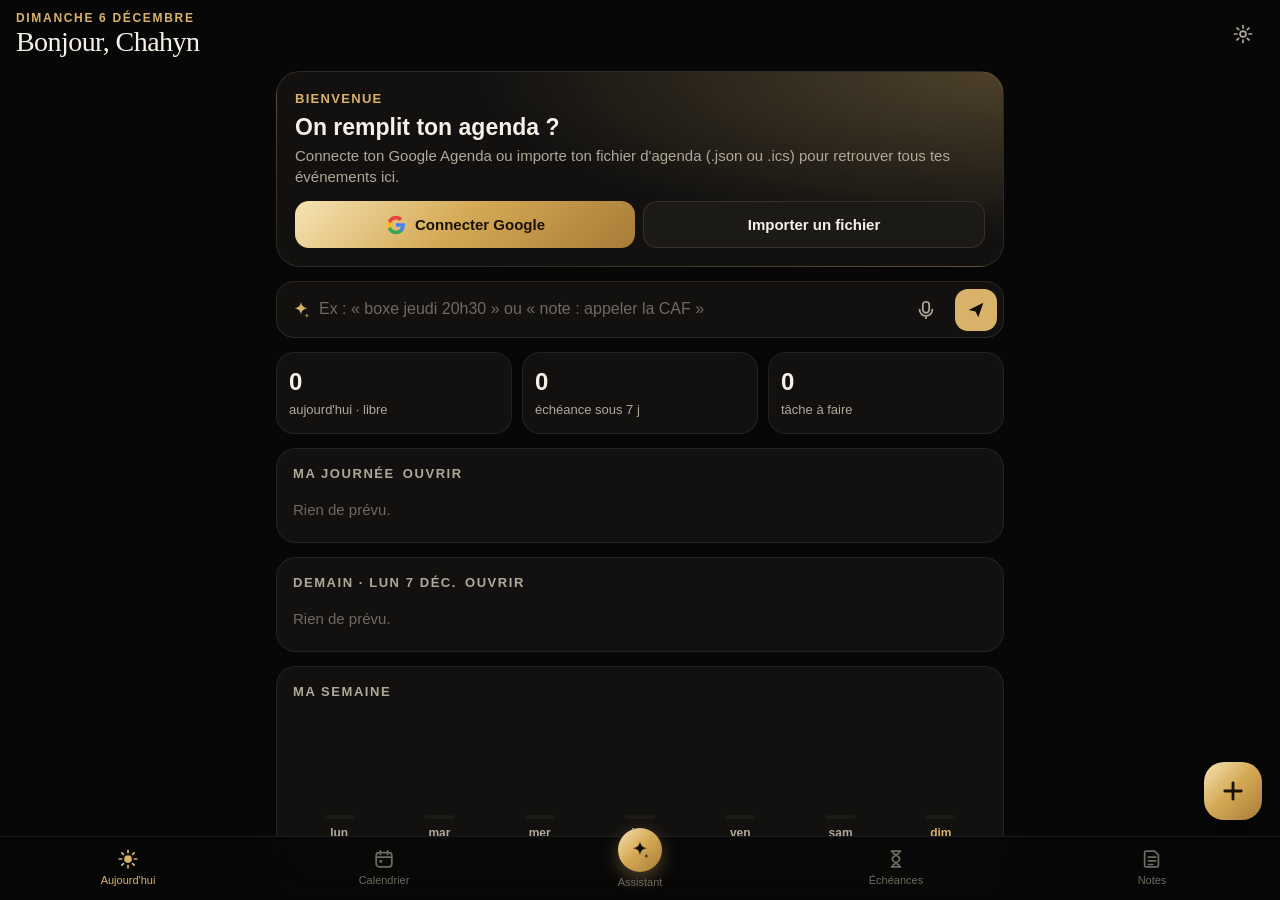
==== agenda/index.html @ 0402ddb9 "Ajoute Agenda Chahyn : calendrier, échéancier, notes et assistant IA (PWA) Application installable s" ====
<!doctype html>
<html lang="fr" data-theme="dark">
<head>
<meta charset="utf-8">
<meta name="viewport" content="width=device-width,initial-scale=1,viewport-fit=cover">
<title>Agenda Chahyn</title>
<meta name="description" content="Ton agenda personnel : calendrier, échéancier, notes et assistant IA.">
<meta name="theme-color" content="#070707">
<meta name="mobile-web-app-capable" content="yes">
<meta name="apple-mobile-web-app-capable" content="yes">
<meta name="apple-mobile-web-app-status-bar-style" content="black-translucent">
<meta name="apple-mobile-web-app-title" content="Agenda">
<link rel="manifest" href="manifest.webmanifest">
<link rel="icon" type="image/png" href="icons/icon-192.png">
<link rel="apple-touch-icon" href="icons/apple-touch-icon.png">
<link rel="stylesheet" href="css/app.css">
</head>
<body>
<svg width="0" height="0" style="position:absolute" aria-hidden="true">
  <symbol id="i-today" viewBox="0 0 24 24"><circle cx="12" cy="12" r="4.2" fill="currentColor"/><path d="M12 2.5v2.4M12 19.1v2.4M2.5 12h2.4M19.1 12h2.4M5.3 5.3l1.7 1.7M17 17l1.7 1.7M5.3 18.7 7 17M17 7l1.7-1.7" stroke="currentColor" stroke-width="1.9" stroke-linecap="round"/></symbol>
  <symbol id="i-cal" viewBox="0 0 24 24"><rect x="3.5" y="5" width="17" height="15.5" rx="3" fill="none" stroke="currentColor" stroke-width="1.9"/><path d="M3.5 10h17M8 3v4M16 3v4" stroke="currentColor" stroke-width="1.9" stroke-linecap="round"/><rect x="7" y="13" width="3" height="3" rx=".8" fill="currentColor"/></symbol>
  <symbol id="i-due" viewBox="0 0 24 24"><path d="M7 3.5h10M7 20.5h10M8 3.5c0 4 8 4.5 8 8.5s-8 4.5-8 8.5M16 3.5c0 4-8 4.5-8 8.5s8 4.5 8 8.5" fill="none" stroke="currentColor" stroke-width="1.9" stroke-linecap="round"/></symbol>
  <symbol id="i-note" viewBox="0 0 24 24"><path d="M5 3.5h10l4 4V19a1.5 1.5 0 0 1-1.5 1.5h-12A1.5 1.5 0 0 1 4 19V5a1.5 1.5 0 0 1 1-1.5z" fill="none" stroke="currentColor" stroke-width="1.9" stroke-linejoin="round"/><path d="M8 10h8M8 14h8M8 18h5" stroke="currentColor" stroke-width="1.9" stroke-linecap="round"/></symbol>
  <symbol id="i-spark" viewBox="0 0 24 24"><path d="M12 2.5c.6 4.6 2.9 6.9 7.5 7.5-4.6.6-6.9 2.9-7.5 7.5-.6-4.6-2.9-6.9-7.5-7.5 4.6-.6 6.9-2.9 7.5-7.5z" fill="currentColor"/><path d="M19 15.5c.25 1.9 1.1 2.75 3 3-1.9.25-2.75 1.1-3 3-.25-1.9-1.1-2.75-3-3 1.9-.25 2.75-1.1 3-3z" fill="currentColor" opacity=".7"/></symbol>
  <symbol id="i-gear" viewBox="0 0 24 24"><circle cx="12" cy="12" r="3.2" fill="none" stroke="currentColor" stroke-width="1.9"/><path d="M12 2.8v2.6M12 18.6v2.6M21.2 12h-2.6M5.4 12H2.8M18.5 5.5l-1.8 1.8M7.3 16.7l-1.8 1.8M18.5 18.5l-1.8-1.8M7.3 7.3 5.5 5.5" stroke="currentColor" stroke-width="1.9" stroke-linecap="round"/></symbol>
  <symbol id="i-sync" viewBox="0 0 24 24"><path d="M19.5 12a7.5 7.5 0 1 1-2.2-5.3M19.5 4v4.5H15" fill="none" stroke="currentColor" stroke-width="1.9" stroke-linecap="round" stroke-linejoin="round"/></symbol>
  <symbol id="i-plus" viewBox="0 0 24 24"><path d="M12 5v14M5 12h14" stroke="currentColor" stroke-width="2.4" stroke-linecap="round"/></symbol>
  <symbol id="i-left" viewBox="0 0 24 24"><path d="m14.5 5-7 7 7 7" fill="none" stroke="currentColor" stroke-width="2.2" stroke-linecap="round" stroke-linejoin="round"/></symbol>
  <symbol id="i-right" viewBox="0 0 24 24"><path d="m9.5 5 7 7-7 7" fill="none" stroke="currentColor" stroke-width="2.2" stroke-linecap="round" stroke-linejoin="round"/></symbol>
  <symbol id="i-mic" viewBox="0 0 24 24"><rect x="8.5" y="3" width="7" height="12" rx="3.5" fill="none" stroke="currentColor" stroke-width="1.9"/><path d="M5 11.5a7 7 0 0 0 14 0M12 18.5V21" fill="none" stroke="currentColor" stroke-width="1.9" stroke-linecap="round"/></symbol>
  <symbol id="i-send" viewBox="0 0 24 24"><path d="M4 12 20 4l-5.5 16-3-6.5z" fill="currentColor"/></symbol>
  <symbol id="i-pin" viewBox="0 0 24 24"><path d="M9 3.5h6l-1 6 4 3.5H6l4-3.5zM12 13v8" fill="none" stroke="currentColor" stroke-width="1.9" stroke-linejoin="round" stroke-linecap="round"/></symbol>
  <symbol id="i-place" viewBox="0 0 24 24"><path d="M12 21s-7-6.2-7-11.5a7 7 0 0 1 14 0C19 14.8 12 21 12 21z" fill="none" stroke="currentColor" stroke-width="1.9"/><circle cx="12" cy="9.5" r="2.5" fill="currentColor"/></symbol>
  <symbol id="i-clock" viewBox="0 0 24 24"><circle cx="12" cy="12" r="8.5" fill="none" stroke="currentColor" stroke-width="1.9"/><path d="M12 7.5V12l3 2" fill="none" stroke="currentColor" stroke-width="1.9" stroke-linecap="round"/></symbol>
  <symbol id="i-check" viewBox="0 0 24 24"><path d="m5 12.5 4.5 4.5L19 7.5" fill="none" stroke="currentColor" stroke-width="2.4" stroke-linecap="round" stroke-linejoin="round"/></symbol>
  <symbol id="i-x" viewBox="0 0 24 24"><path d="M6 6l12 12M18 6 6 18" stroke="currentColor" stroke-width="2.2" stroke-linecap="round"/></symbol>
  <symbol id="i-search" viewBox="0 0 24 24"><circle cx="10.5" cy="10.5" r="6.5" fill="none" stroke="currentColor" stroke-width="2"/><path d="m15.5 15.5 5 5" stroke="currentColor" stroke-width="2.2" stroke-linecap="round"/></symbol>
  <symbol id="i-google" viewBox="0 0 24 24"><path d="M21.6 12.2c0-.7-.1-1.4-.2-2H12v3.8h5.4a4.6 4.6 0 0 1-2 3v2.5h3.2c1.9-1.7 3-4.3 3-7.3z" fill="#4285F4"/><path d="M12 22c2.7 0 5-.9 6.6-2.4l-3.2-2.5c-.9.6-2 1-3.4 1-2.6 0-4.8-1.8-5.6-4.1H3.1v2.6A10 10 0 0 0 12 22z" fill="#34A853"/><path d="M6.4 14a6 6 0 0 1 0-3.9V7.5H3.1a10 10 0 0 0 0 9z" fill="#FBBC05"/><path d="M12 6c1.5 0 2.8.5 3.8 1.5l2.9-2.9A10 10 0 0 0 3.1 7.5l3.3 2.6C7.2 7.8 9.4 6 12 6z" fill="#EA4335"/></symbol>
</svg>

<div id="app">
  <header id="top">
    <div class="top-title">
      <div id="top-kicker" class="kicker"></div>
      <h1 id="top-h"></h1>
    </div>
    <button id="btn-sync" class="icon-btn" aria-label="Synchroniser Google Agenda"><svg><use href="#i-sync"/></svg></button>
    <button id="btn-settings" class="icon-btn" aria-label="Réglages"><svg><use href="#i-gear"/></svg></button>
  </header>

  <main id="main">
    <section id="v-today" class="view"></section>
    <section id="v-cal" class="view" hidden></section>
    <section id="v-due" class="view" hidden></section>
    <section id="v-notes" class="view" hidden></section>
    <section id="v-ai" class="view" hidden></section>
  </main>

  <button id="fab" aria-label="Ajouter"><svg><use href="#i-plus"/></svg></button>

  <nav id="tabs">
    <button data-tab="today" class="on"><svg><use href="#i-today"/></svg><span>Aujourd'hui</span></button>
    <button data-tab="cal"><svg><use href="#i-cal"/></svg><span>Calendrier</span></button>
    <button data-tab="ai" class="tab-ai"><span class="ai-orb"><svg><use href="#i-spark"/></svg></span><span>Assistant</span></button>
    <button data-tab="due"><svg><use href="#i-due"/></svg><span>Échéances</span></button>
    <button data-tab="notes"><svg><use href="#i-note"/></svg><span>Notes</span></button>
  </nav>
</div>

<div id="sheet-wrap" hidden>
  <div id="sheet-bg"></div>
  <div id="sheet" role="dialog" aria-modal="true"><div class="grab"></div><div id="sheet-body"></div></div>
</div>
<div id="toast" hidden></div>
<input type="file" id="file-in" accept=".json,.ics,application/json,text/calendar" hidden>

<script type="module" src="js/app.js"></script>
</body>
</html>
---- agenda/css/app.css ----
:root {
  --bg: #070707;
  --bg2: #121110;
  --bg3: #1c1a17;
  --bg4: #262320;
  --line: rgba(232,201,140,.13);
  --line2: rgba(255,255,255,.07);
  --text: #f6f1e7;
  --muted: #b0a898;
  --dim: #6f695f;
  --accent: #d9b26a;
  --accent2: #f1d9a3;
  --on-accent: #120d04;
  --grad: linear-gradient(135deg, #f6e3b4 0%, #d4a955 48%, #a77c37 100%);
  --serif: "Didot", "Bodoni 72", "Bodoni MT", "Playfair Display", "Times New Roman", Georgia, serif;
  --danger: #ff5d6c;
  --ok: #2fd1a5;
  --warn: #ff9f43;
  --tabs-h: 64px;
  --safe-b: env(safe-area-inset-bottom, 0px);
  --safe-t: env(safe-area-inset-top, 0px);
  --ease: cubic-bezier(.22,.8,.24,1);
  --hour: 58px;
  --shadow: 0 10px 30px rgba(0,0,0,.45);
  color-scheme: dark;
}
:root[data-theme="light"] {
  --bg: #f7f4ee;
  --bg2: #ffffff;
  --bg3: #efe9de;
  --bg4: #e4dccd;
  --line: rgba(120,90,30,.16);
  --line2: rgba(0,0,0,.07);
  --text: #17130c;
  --muted: #5f574a;
  --dim: #9a9284;
  --accent: #a77c37;
  --accent2: #7d5a1f;
  --on-accent: #fff;
  --shadow: 0 10px 30px rgba(60,40,10,.15);
  color-scheme: light;
}
* { box-sizing: border-box; -webkit-tap-highlight-color: transparent; }
html, body { margin: 0; height: 100%; background: var(--bg); color: var(--text); overflow: hidden; overscroll-behavior: none; }
body { font: 16px/1.4 -apple-system, BlinkMacSystemFont, "SF Pro Text", "Segoe UI", Roboto, "Helvetica Neue", Arial, sans-serif; -webkit-font-smoothing: antialiased; }
button { font: inherit; color: inherit; background: none; border: 0; padding: 0; cursor: pointer; }
input, textarea, select { font: inherit; color: var(--text); }
svg { width: 22px; height: 22px; flex: none; }
h1, h2, h3 { margin: 0; letter-spacing: -.02em; }
[hidden] { display: none !important; }
a { color: var(--accent); }

/* ---------- Structure ---------- */
#app { position: fixed; inset: 0; display: flex; flex-direction: column; }
#top { display: flex; align-items: center; gap: 6px; padding: calc(var(--safe-t) + 10px) 16px 8px; background: var(--bg); border-bottom: 1px solid transparent; z-index: 5; }
#top.scrolled { border-bottom-color: var(--line2); }
.top-title { flex: 1; min-width: 0; }
.kicker { font-size: 12px; letter-spacing: .14em; text-transform: uppercase; color: var(--accent); font-weight: 600; }
#top h1 { font-family: var(--serif); font-weight: 500; font-size: 28px; line-height: 1.1; white-space: nowrap; overflow: hidden; text-overflow: ellipsis; }
.icon-btn { width: 42px; height: 42px; border-radius: 50%; display: grid; place-items: center; color: var(--muted); }
.icon-btn:active { background: var(--bg3); }
#btn-sync.spin svg { animation: spin 1s linear infinite; color: var(--accent); }
#btn-sync.ok { color: var(--ok); }
@keyframes spin { to { transform: rotate(360deg); } }

#main { flex: 1; overflow-y: auto; overflow-x: hidden; -webkit-overflow-scrolling: touch; padding-bottom: calc(var(--tabs-h) + var(--safe-b) + 90px); }
.view { padding: 4px 16px 0; animation: fade .25s var(--ease); }
@keyframes fade { from { opacity: 0; transform: translateY(6px); } }

#tabs { position: fixed; left: 0; right: 0; bottom: 0; height: calc(var(--tabs-h) + var(--safe-b)); padding-bottom: var(--safe-b); display: flex; background: color-mix(in srgb, var(--bg) 88%, transparent); backdrop-filter: blur(18px); -webkit-backdrop-filter: blur(18px); border-top: 1px solid var(--line2); z-index: 10; }
#tabs button { flex: 1; display: flex; flex-direction: column; align-items: center; justify-content: center; gap: 3px; font-size: 11px; color: var(--dim); font-weight: 500; }
#tabs button.on { color: var(--accent); }
.ai-orb { width: 44px; height: 44px; margin-top: -18px; border-radius: 50%; background: var(--grad); color: var(--on-accent); display: grid; place-items: center; box-shadow: 0 6px 18px rgba(217,178,106,.35); }
:root[data-theme="light"] .ai-orb { color: #1a1206; }
#tabs .tab-ai.on .ai-orb { transform: scale(1.06); }

#fab { position: fixed; right: 18px; bottom: calc(var(--tabs-h) + var(--safe-b) + 16px); width: 58px; height: 58px; border-radius: 20px; background: var(--grad); color: #1a1206; display: grid; place-items: center; box-shadow: var(--shadow); z-index: 9; transition: transform .2s var(--ease); }
#fab:active { transform: scale(.92); }
#fab svg { width: 28px; height: 28px; }

/* ---------- Éléments communs ---------- */
.card { background: var(--bg2); border: 1px solid var(--line2); border-radius: 20px; padding: 16px; margin: 0 0 14px; }
.card h2, .sec-h { font-size: 13px; letter-spacing: .12em; text-transform: uppercase; color: var(--muted); font-weight: 650; display: flex; align-items: center; gap: 8px; margin-bottom: 10px; }
.sec-h .more { margin-left: auto; text-transform: none; letter-spacing: 0; color: var(--accent); font-weight: 600; font-size: 14px; }
.empty { color: var(--dim); font-size: 15px; padding: 6px 0; }
.chip { display: inline-flex; align-items: center; gap: 6px; padding: 7px 12px; border-radius: 999px; background: var(--bg3); border: 1px solid var(--line2); font-size: 14px; white-space: nowrap; color: var(--muted); }
.chip.on { background: var(--accent); color: var(--on-accent); border-color: transparent; font-weight: 600; }
.chip .dot { width: 9px; height: 9px; border-radius: 50%; }
.chips { display: flex; gap: 8px; overflow-x: auto; padding: 2px 0 10px; scrollbar-width: none; }
.chips::-webkit-scrollbar { display: none; }
.btn { display: inline-flex; align-items: center; justify-content: center; gap: 8px; padding: 12px 18px; border-radius: 14px; background: var(--bg3); border: 1px solid var(--line); font-weight: 600; font-size: 15px; }
.btn.gold { background: var(--grad); color: #1a1206; border: 0; }
.btn.danger { color: var(--danger); border-color: color-mix(in srgb, var(--danger) 35%, transparent); }
.btn.small { padding: 8px 12px; font-size: 14px; border-radius: 11px; }
.btn.block { width: 100%; }
.btn:active { opacity: .8; }
.row { display: flex; gap: 10px; align-items: center; }
.row.wrap { flex-wrap: wrap; }
.grow { flex: 1; min-width: 0; }
.muted { color: var(--muted); }
.dim { color: var(--dim); }
.tag { font-size: 12px; font-weight: 700; padding: 3px 8px; border-radius: 8px; background: var(--bg3); color: var(--muted); white-space: nowrap; }

/* ---------- Aujourd'hui ---------- */
.hero { position: relative; overflow: hidden; border-radius: 24px; padding: 18px; margin-bottom: 14px; background: radial-gradient(120% 140% at 100% 0%, color-mix(in srgb, var(--c, var(--accent)) 30%, transparent), transparent 60%), var(--bg2); border: 1px solid var(--line); }
.hero .lbl { font-size: 13px; font-weight: 700; letter-spacing: .1em; text-transform: uppercase; color: var(--c, var(--accent)); }
.hero .ttl { font-size: 23px; font-weight: 700; margin: 6px 0 4px; line-height: 1.2; }
.hero .meta { color: var(--muted); font-size: 15px; display: flex; flex-wrap: wrap; gap: 4px 14px; }
.hero .meta span { display: inline-flex; align-items: center; gap: 5px; }
.hero .meta svg { width: 16px; height: 16px; }
.hero .cd { position: absolute; top: 16px; right: 16px; font-size: 14px; font-weight: 700; color: var(--c, var(--accent)); background: color-mix(in srgb, var(--c, var(--accent)) 16%, transparent); padding: 5px 10px; border-radius: 10px; }
.progress { height: 6px; border-radius: 3px; background: var(--bg4); margin-top: 12px; overflow: hidden; }
.progress i { display: block; height: 100%; background: var(--c, var(--accent)); border-radius: 3px; }
.hero .next2 { margin-top: 12px; padding-top: 12px; border-top: 1px solid var(--line2); font-size: 15px; color: var(--muted); }
.hero .next2 b { color: var(--text); font-weight: 600; }

.quick { display: flex; align-items: center; gap: 8px; background: var(--bg2); border: 1px solid var(--line); border-radius: 18px; padding: 6px 6px 6px 14px; margin-bottom: 14px; }
.quick svg.sp { color: var(--accent); width: 20px; height: 20px; }
.quick input { flex: 1; min-width: 0; background: none; border: 0; outline: 0; font-size: 16px; padding: 10px 0; }
.quick input::placeholder { color: var(--dim); }
.quick button { width: 42px; height: 42px; border-radius: 13px; display: grid; place-items: center; color: var(--muted); }
.quick button.go { background: var(--accent); color: var(--on-accent); }
.quick button.listening { background: var(--danger); color: #fff; animation: pulse 1s infinite; }
@keyframes pulse { 50% { opacity: .6; } }

.stats { display: grid; grid-template-columns: repeat(3, 1fr); gap: 10px; margin-bottom: 14px; }
.stat { background: var(--bg2); border: 1px solid var(--line2); border-radius: 18px; padding: 12px; }
.stat b { display: block; font-size: 24px; font-weight: 750; letter-spacing: -.02em; }
.stat span { font-size: 13px; color: var(--muted); }

.tl { display: flex; flex-direction: column; gap: 2px; }
.tl-item { display: flex; gap: 12px; align-items: stretch; padding: 9px 4px; border-radius: 12px; }
.tl-item:active { background: var(--bg3); }
.tl-time { width: 50px; flex: none; text-align: right; font-variant-numeric: tabular-nums; font-size: 15px; font-weight: 650; }
.tl-time small { display: block; color: var(--dim); font-weight: 500; font-size: 13px; }
.tl-bar { width: 4px; border-radius: 2px; background: var(--c); flex: none; }
.tl-body { flex: 1; min-width: 0; }
.tl-title { font-weight: 600; font-size: 16px; line-height: 1.25; }
.tl-sub { font-size: 14px; color: var(--muted); white-space: nowrap; overflow: hidden; text-overflow: ellipsis; }
.tl-item.past { opacity: .45; }
.tl-item.now { background: color-mix(in srgb, var(--c) 12%, transparent); }
.free-gap { margin-left: 62px; padding: 4px 10px; font-size: 13px; color: var(--ok); border-left: 2px dashed color-mix(in srgb, var(--ok) 50%, transparent); }

.week-bars { display: grid; grid-template-columns: repeat(7, 1fr); gap: 8px; align-items: end; height: 130px; }
.wb { display: flex; flex-direction: column; align-items: center; gap: 6px; height: 100%; justify-content: flex-end; }
.wb .stack { width: 100%; max-width: 30px; border-radius: 8px; overflow: hidden; display: flex; flex-direction: column-reverse; background: var(--bg3); min-height: 4px; }
.wb .stack i { display: block; }
.wb span { font-size: 12px; color: var(--muted); font-weight: 600; }
.wb.today span { color: var(--accent); }
.wb em { font-style: normal; font-size: 11px; color: var(--dim); }
.legend { display: flex; flex-wrap: wrap; gap: 6px 12px; margin-top: 12px; font-size: 13px; color: var(--muted); }
.legend span { display: inline-flex; align-items: center; gap: 5px; }
.legend i { width: 9px; height: 9px; border-radius: 3px; display: inline-block; }

.insight { display: flex; gap: 12px; align-items: flex-start; padding: 14px; border-radius: 18px; background: color-mix(in srgb, var(--c, var(--accent)) 10%, var(--bg2)); border: 1px solid color-mix(in srgb, var(--c, var(--accent)) 30%, transparent); margin-bottom: 10px; }
.insight .ic { font-size: 22px; line-height: 1; }
.insight p { margin: 0 0 8px; font-size: 15px; }
.insight p b { font-weight: 700; }

/* ---------- Échéances ---------- */
.due { display: flex; align-items: center; gap: 12px; padding: 12px; border-radius: 16px; background: var(--bg2); border: 1px solid var(--line2); margin-bottom: 8px; }
.due .jx { width: 58px; flex: none; text-align: center; border-radius: 14px; padding: 8px 0; background: color-mix(in srgb, var(--u) 16%, transparent); color: var(--u); }
.due .jx b { display: block; font-size: 22px; line-height: 1; font-weight: 800; }
.due .jx small { font-size: 11px; font-weight: 700; text-transform: uppercase; letter-spacing: .06em; }
.due .ttl { font-weight: 650; font-size: 16px; line-height: 1.25; }
.due .sub { font-size: 14px; color: var(--muted); margin-top: 2px; }
.due.done { opacity: .5; }
.due.done .ttl { text-decoration: line-through; }
.check { width: 28px; height: 28px; border-radius: 9px; border: 2px solid var(--dim); display: grid; place-items: center; flex: none; color: transparent; }
.check.on { background: var(--ok); border-color: var(--ok); color: #04241b; }
.check svg { width: 18px; height: 18px; }
.prio-haute { box-shadow: inset 3px 0 0 var(--danger); }
.group-h { font-size: 14px; font-weight: 700; color: var(--muted); margin: 18px 2px 8px; display: flex; gap: 8px; align-items: center; }
.group-h .n { background: var(--bg3); border-radius: 8px; padding: 1px 8px; font-size: 12px; }

/* ---------- Calendrier ---------- */
.cal-bar { display: flex; align-items: center; gap: 6px; margin: 0 0 10px; }
.cal-bar h2 { flex: 1; font-size: 20px; font-weight: 700; text-transform: capitalize; }
.cal-bar .icon-btn { width: 38px; height: 38px; background: var(--bg2); border: 1px solid var(--line2); color: var(--text); }
.seg { display: flex; background: var(--bg2); border: 1px solid var(--line2); border-radius: 14px; padding: 3px; margin-bottom: 10px; }
.seg button { flex: 1; padding: 9px 0; border-radius: 11px; font-size: 14px; font-weight: 600; color: var(--muted); }
.seg button.on { background: var(--bg4); color: var(--text); }

.month { display: grid; grid-template-columns: repeat(7, 1fr); gap: 3px; touch-action: pan-y; }
.month .wd { text-align: center; font-size: 12px; font-weight: 700; color: var(--dim); padding-bottom: 4px; text-transform: uppercase; }
.mc { min-height: 74px; border-radius: 10px; background: var(--bg2); padding: 3px 2px; display: flex; flex-direction: column; gap: 2px; overflow: hidden; border: 1px solid transparent; }
.mc.out { opacity: .38; }
.mc.sel { border-color: var(--accent); }
.mc .dn { font-size: 13px; font-weight: 650; text-align: center; width: 24px; height: 24px; line-height: 24px; border-radius: 50%; margin: 0 auto 1px; }
.mc.today .dn { background: var(--accent); color: var(--on-accent); }
.mc .ev { font-size: 10px; line-height: 1.25; padding: 1px 3px; border-radius: 4px; background: color-mix(in srgb, var(--c) 26%, transparent); color: var(--text); white-space: nowrap; overflow: hidden; text-overflow: clip; border-left: 2px solid var(--c); }
.mc .more { font-size: 10px; color: var(--muted); text-align: center; font-weight: 700; }
.mc .heat { height: 3px; border-radius: 2px; margin-top: auto; background: var(--accent); opacity: var(--h, 0); }

.grid-wrap { position: relative; display: flex; touch-action: pan-y; }
.hours { width: 40px; flex: none; }
.hours div { height: var(--hour); font-size: 11px; color: var(--dim); text-align: right; padding-right: 6px; transform: translateY(-7px); font-variant-numeric: tabular-nums; }
.cols { flex: 1; display: grid; position: relative; }
.col { position: relative; border-left: 1px solid var(--line2); background-image: repeating-linear-gradient(to bottom, var(--line2) 0 1px, transparent 1px var(--hour)); }
.col.today { background-color: color-mix(in srgb, var(--accent) 5%, transparent); }
.col-h { display: flex; margin-left: 40px; position: sticky; top: 0; background: var(--bg); z-index: 3; padding: 4px 0 6px; }
.col-h div { flex: 1; text-align: center; font-size: 12px; color: var(--muted); font-weight: 600; text-transform: capitalize; }
.col-h div b { display: block; font-size: 18px; color: var(--text); font-weight: 700; }
.col-h div.today b { color: var(--accent); }
.allday-row { display: flex; margin-left: 40px; gap: 2px; margin-bottom: 4px; }
.allday-row > div { flex: 1; display: flex; flex-direction: column; gap: 2px; min-width: 0; }
.allday-row .ev { font-size: 11px; padding: 3px 5px; border-radius: 6px; background: color-mix(in srgb, var(--c) 28%, var(--bg2)); white-space: nowrap; overflow: hidden; text-overflow: ellipsis; }
.gev { position: absolute; border-radius: 8px; padding: 3px 5px; font-size: 12px; line-height: 1.2; overflow: hidden; background: color-mix(in srgb, var(--c) 30%, var(--bg2)); border-left: 3px solid var(--c); color: var(--text); z-index: 1; }
.gev b { font-weight: 650; display: block; }
.gev small { color: var(--muted); font-size: 11px; }
.gev.past { opacity: .55; }
.tight .gev { font-size: 10px; padding: 2px 3px; border-left-width: 2px; border-radius: 5px; word-break: break-word; hyphens: auto; }
.tight .gev small { display: none; }
.now-line { position: absolute; left: 0; right: 0; height: 2px; background: var(--danger); z-index: 2; }
.now-line::before { content: ''; position: absolute; left: -5px; top: -4px; width: 10px; height: 10px; border-radius: 50%; background: var(--danger); }

.daylist-h { font-size: 15px; font-weight: 700; margin: 16px 2px 6px; text-transform: capitalize; display: flex; align-items: center; gap: 8px; }
.daylist-h .tag { text-transform: none; }

/* ---------- Notes ---------- */
.notes-grid { columns: 2; column-gap: 10px; }
.note { break-inside: avoid; margin-bottom: 10px; padding: 14px; border-radius: 18px; background: color-mix(in srgb, var(--nc) 16%, var(--bg2)); border: 1px solid color-mix(in srgb, var(--nc) 32%, transparent); position: relative; }
.note h3 { font-size: 16px; font-weight: 700; margin-bottom: 4px; padding-right: 18px; }
.note p { margin: 0; font-size: 15px; white-space: pre-wrap; word-break: break-word; color: var(--text); display: -webkit-box; -webkit-line-clamp: 9; -webkit-box-orient: vertical; overflow: hidden; }
.note .pin { position: absolute; top: 12px; right: 10px; width: 16px; height: 16px; color: var(--nc); }
.note .rm { margin-top: 8px; font-size: 12px; color: var(--nc); font-weight: 700; }
.search { display: flex; align-items: center; gap: 8px; background: var(--bg2); border: 1px solid var(--line2); border-radius: 14px; padding: 0 12px; margin-bottom: 12px; }
.search input { flex: 1; background: none; border: 0; outline: 0; padding: 12px 0; font-size: 16px; }
.search svg { color: var(--dim); width: 18px; height: 18px; }

/* ---------- Assistant ---------- */
#v-ai { display: flex; flex-direction: column; min-height: 100%; }
.chat { display: flex; flex-direction: column; gap: 10px; padding-bottom: 10px; }
.msg { max-width: 86%; padding: 11px 14px; border-radius: 18px; font-size: 16px; white-space: pre-wrap; line-height: 1.4; }
.msg.user { align-self: flex-end; background: var(--accent); color: var(--on-accent); border-bottom-right-radius: 6px; }
.msg.assistant { align-self: flex-start; background: var(--bg2); border: 1px solid var(--line2); border-bottom-left-radius: 6px; }
.msg.thinking { color: var(--muted); }
.msg .acts { margin-top: 10px; display: flex; flex-direction: column; gap: 6px; }
.act { display: flex; align-items: center; gap: 8px; font-size: 14px; padding: 8px 10px; border-radius: 12px; background: var(--bg3); border-left: 3px solid var(--c, var(--accent)); white-space: normal; }
.act .grow { line-height: 1.25; }
.act button { color: var(--accent); font-weight: 650; font-size: 13px; }
.mode { font-size: 12px; color: var(--dim); text-align: center; margin: 4px 0 10px; }
.ai-hello { text-align: center; padding: 18px 8px 8px; }
.ai-hello .orb { width: 64px; height: 64px; border-radius: 50%; margin: 0 auto 12px; background: var(--grad); display: grid; place-items: center; color: #1a1206; box-shadow: 0 10px 30px rgba(217,178,106,.3); }
.ai-hello .orb svg { width: 30px; height: 30px; }
.ai-hello h2 { font-family: var(--serif); font-weight: 500; font-size: 24px; margin-bottom: 6px; }
.ai-hello p { margin: 0; color: var(--muted); }
.sugg { display: flex; flex-wrap: wrap; gap: 8px; justify-content: center; margin: 14px 0; }
.sugg .chip { white-space: normal; text-align: left; }
.ai-input { position: fixed; left: 0; right: 0; bottom: calc(var(--tabs-h) + var(--safe-b)); padding: 8px 12px 10px; background: color-mix(in srgb, var(--bg) 92%, transparent); backdrop-filter: blur(14px); -webkit-backdrop-filter: blur(14px); z-index: 8; }
.ai-input .quick { margin: 0; }

/* ---------- Feuille (bottom sheet) ---------- */
#sheet-wrap { position: fixed; inset: 0; z-index: 50; }
#sheet-bg { position: absolute; inset: 0; background: rgba(0,0,0,.55); animation: fadein .2s; }
@keyframes fadein { from { opacity: 0; } }
#sheet { position: absolute; left: 0; right: 0; bottom: 0; max-height: 92vh; overflow-y: auto; background: var(--bg2); border-radius: 26px 26px 0 0; padding: 6px 18px calc(var(--safe-b) + 22px); animation: up .28s var(--ease); border-top: 1px solid var(--line); }
@keyframes up { from { transform: translateY(100%); } }
.grab { width: 40px; height: 5px; border-radius: 3px; background: var(--bg4); margin: 6px auto 12px; }
.sh-title { font-size: 22px; font-weight: 750; margin-bottom: 14px; display: flex; align-items: center; gap: 10px; }
.sh-title .x { margin-left: auto; }
.field { margin-bottom: 12px; }
.field label { display: block; font-size: 13px; font-weight: 650; color: var(--muted); margin-bottom: 6px; }
.field input, .field textarea, .field select { width: 100%; background: var(--bg3); border: 1px solid var(--line2); border-radius: 13px; padding: 12px 13px; outline: 0; font-size: 16px; }
.field input:focus, .field textarea:focus { border-color: var(--accent); }
.field textarea { min-height: 110px; resize: vertical; }
.field .hint { font-size: 13px; color: var(--dim); margin-top: 5px; }
.fields2 { display: grid; grid-template-columns: 1fr 1fr; gap: 10px; }
.switch { display: flex; align-items: center; justify-content: space-between; gap: 12px; padding: 12px 0; border-bottom: 1px solid var(--line2); font-size: 16px; }
.switch small { display: block; color: var(--dim); font-size: 13px; }
.tg { width: 50px; height: 30px; border-radius: 15px; background: var(--bg4); position: relative; flex: none; transition: background .2s; }
.tg::after { content: ''; position: absolute; top: 3px; left: 3px; width: 24px; height: 24px; border-radius: 50%; background: #fff; transition: transform .2s var(--ease); }
.tg.on { background: var(--ok); }
.tg.on::after { transform: translateX(20px); }
.swatches { display: flex; gap: 10px; flex-wrap: wrap; }
.sw { width: 34px; height: 34px; border-radius: 50%; background: var(--c); border: 3px solid transparent; }
.sw.on { border-color: var(--text); }
.ev-detail .big { font-size: 24px; font-weight: 750; line-height: 1.2; margin-bottom: 10px; }
.ev-detail .line { display: flex; gap: 10px; align-items: flex-start; padding: 8px 0; font-size: 16px; color: var(--muted); }
.ev-detail .line svg { width: 20px; height: 20px; margin-top: 1px; color: var(--dim); }
.ev-detail .notes { white-space: pre-wrap; background: var(--bg3); border-radius: 14px; padding: 12px; font-size: 15px; margin: 8px 0; color: var(--muted); max-height: 200px; overflow: auto; }
.actions { display: flex; gap: 8px; flex-wrap: wrap; margin-top: 14px; }
.actions .btn { flex: 1; }
.set-sec { font-size: 13px; letter-spacing: .12em; text-transform: uppercase; color: var(--accent); font-weight: 700; margin: 22px 0 6px; }
.guide { font-size: 14px; color: var(--muted); background: var(--bg3); border-radius: 14px; padding: 12px 14px; margin: 8px 0; }
.guide ol { margin: 6px 0 0; padding-left: 20px; }
.guide li { margin-bottom: 4px; }
.guide code { background: var(--bg4); padding: 1px 5px; border-radius: 5px; font-size: 13px; word-break: break-all; }

#toast { position: fixed; left: 50%; bottom: calc(var(--tabs-h) + var(--safe-b) + 90px); transform: translateX(-50%); background: var(--text); color: var(--bg); padding: 12px 18px; border-radius: 14px; font-size: 15px; font-weight: 600; z-index: 60; max-width: calc(100% - 32px); box-shadow: var(--shadow); animation: up2 .25s var(--ease); display: flex; gap: 12px; align-items: center; }
#toast button { color: var(--accent); font-weight: 750; }
:root[data-theme="dark"] #toast button { color: #8a6420; }
@keyframes up2 { from { transform: translate(-50%, 20px); opacity: 0; } }

@media (min-width: 700px) {
  .view { max-width: 760px; margin: 0 auto; }
  .notes-grid { columns: 3; }
  .mc { min-height: 96px; }
  .mc .ev { font-size: 11px; }
}
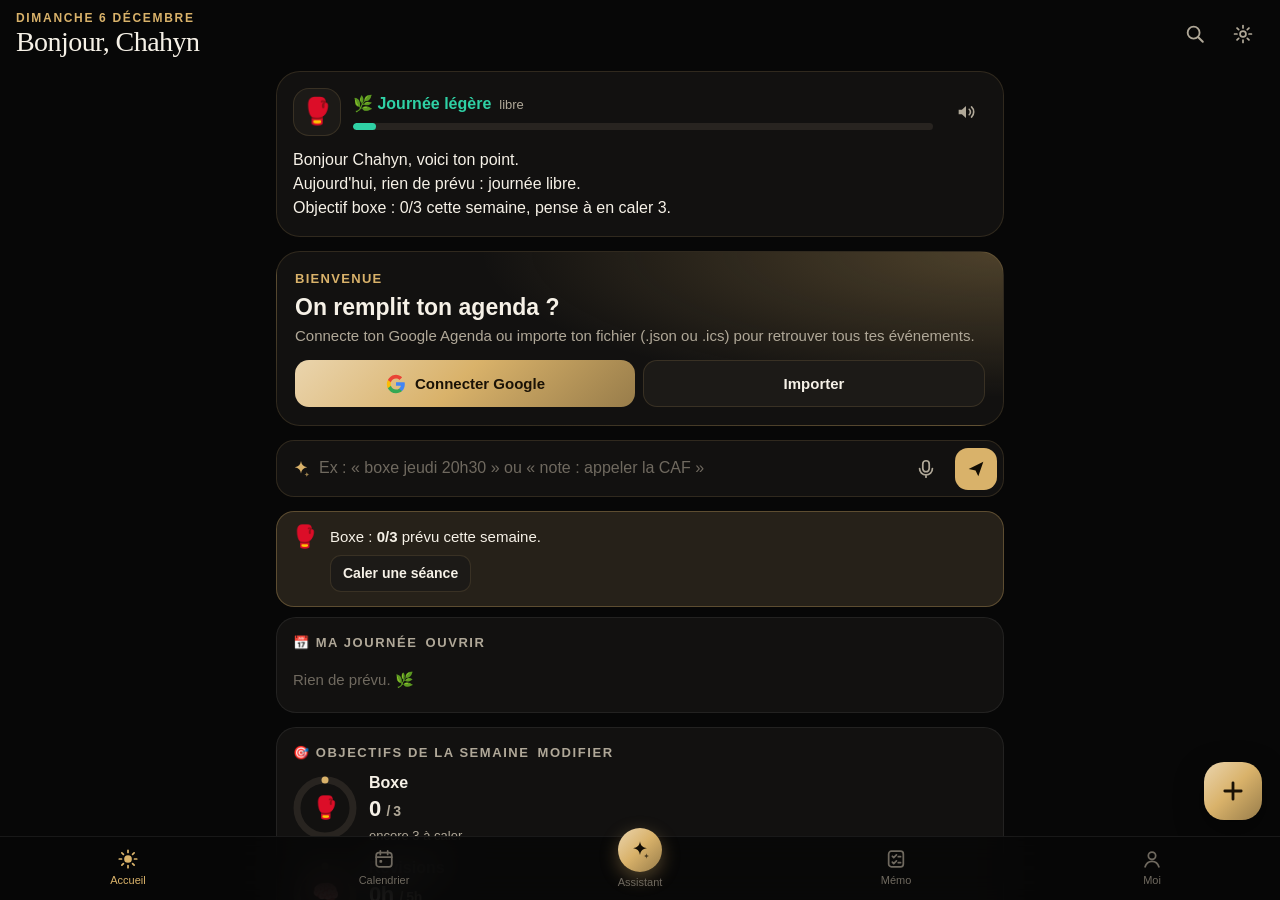
==== commit 1158a4e9: "Agenda : version très personnalisée (accueil modulable, matières, objectifs, focus, thèmes) - Accuei" ====
--- a/agenda/index.html
+++ b/agenda/index.html
@@ -35,6 +35,14 @@
   <symbol id="i-check" viewBox="0 0 24 24"><path d="m5 12.5 4.5 4.5L19 7.5" fill="none" stroke="currentColor" stroke-width="2.4" stroke-linecap="round" stroke-linejoin="round"/></symbol>
   <symbol id="i-x" viewBox="0 0 24 24"><path d="M6 6l12 12M18 6 6 18" stroke="currentColor" stroke-width="2.2" stroke-linecap="round"/></symbol>
   <symbol id="i-search" viewBox="0 0 24 24"><circle cx="10.5" cy="10.5" r="6.5" fill="none" stroke="currentColor" stroke-width="2"/><path d="m15.5 15.5 5 5" stroke="currentColor" stroke-width="2.2" stroke-linecap="round"/></symbol>
+  <symbol id="i-user" viewBox="0 0 24 24"><circle cx="12" cy="8.5" r="4" fill="none" stroke="currentColor" stroke-width="1.9"/><path d="M4.5 20.5c1.2-4 4-6 7.5-6s6.3 2 7.5 6" fill="none" stroke="currentColor" stroke-width="1.9" stroke-linecap="round"/></symbol>
+  <symbol id="i-memo" viewBox="0 0 24 24"><rect x="4" y="3.5" width="16" height="17" rx="3" fill="none" stroke="currentColor" stroke-width="1.9"/><path d="m8 9 1.5 1.5L12.5 7.5M8 15.5l1.5 1.5 3-3M14.5 9.5H17M14.5 16H17" fill="none" stroke="currentColor" stroke-width="1.9" stroke-linecap="round" stroke-linejoin="round"/></symbol>
+  <symbol id="i-star" viewBox="0 0 24 24"><path d="m12 3.5 2.6 5.3 5.9.9-4.3 4.1 1 5.8L12 16.9l-5.2 2.7 1-5.8-4.3-4.1 5.9-.9z" fill="none" stroke="currentColor" stroke-width="1.8" stroke-linejoin="round"/></symbol>
+  <symbol id="i-star-f" viewBox="0 0 24 24"><path d="m12 3.5 2.6 5.3 5.9.9-4.3 4.1 1 5.8L12 16.9l-5.2 2.7 1-5.8-4.3-4.1 5.9-.9z" fill="currentColor"/></symbol>
+  <symbol id="i-speaker" viewBox="0 0 24 24"><path d="M4 9.5h3.5L12 5.5v13l-4.5-4H4z" fill="currentColor"/><path d="M15.5 9a4 4 0 0 1 0 6M18 6.5a7.5 7.5 0 0 1 0 11" fill="none" stroke="currentColor" stroke-width="1.8" stroke-linecap="round"/></symbol>
+  <symbol id="i-walk" viewBox="0 0 24 24"><circle cx="13" cy="4.5" r="2" fill="currentColor"/><path d="m10 21 2.5-6 2.5 2v4M9 11l2.5-3.5 3 1.5 2 3M11.5 7.5 10 13" fill="none" stroke="currentColor" stroke-width="1.9" stroke-linecap="round" stroke-linejoin="round"/></symbol>
+  <symbol id="i-up" viewBox="0 0 24 24"><path d="m6 14 6-6 6 6" fill="none" stroke="currentColor" stroke-width="2.2" stroke-linecap="round" stroke-linejoin="round"/></symbol>
+  <symbol id="i-down" viewBox="0 0 24 24"><path d="m6 10 6 6 6-6" fill="none" stroke="currentColor" stroke-width="2.2" stroke-linecap="round" stroke-linejoin="round"/></symbol>
   <symbol id="i-google" viewBox="0 0 24 24"><path d="M21.6 12.2c0-.7-.1-1.4-.2-2H12v3.8h5.4a4.6 4.6 0 0 1-2 3v2.5h3.2c1.9-1.7 3-4.3 3-7.3z" fill="#4285F4"/><path d="M12 22c2.7 0 5-.9 6.6-2.4l-3.2-2.5c-.9.6-2 1-3.4 1-2.6 0-4.8-1.8-5.6-4.1H3.1v2.6A10 10 0 0 0 12 22z" fill="#34A853"/><path d="M6.4 14a6 6 0 0 1 0-3.9V7.5H3.1a10 10 0 0 0 0 9z" fill="#FBBC05"/><path d="M12 6c1.5 0 2.8.5 3.8 1.5l2.9-2.9A10 10 0 0 0 3.1 7.5l3.3 2.6C7.2 7.8 9.4 6 12 6z" fill="#EA4335"/></symbol>
 </svg>
 
@@ -44,6 +52,7 @@
       <div id="top-kicker" class="kicker"></div>
       <h1 id="top-h"></h1>
     </div>
+    <button id="btn-search" class="icon-btn" aria-label="Rechercher"><svg><use href="#i-search"/></svg></button>
     <button id="btn-sync" class="icon-btn" aria-label="Synchroniser Google Agenda"><svg><use href="#i-sync"/></svg></button>
     <button id="btn-settings" class="icon-btn" aria-label="Réglages"><svg><use href="#i-gear"/></svg></button>
   </header>
@@ -51,19 +60,21 @@
   <main id="main">
     <section id="v-today" class="view"></section>
     <section id="v-cal" class="view" hidden></section>
-    <section id="v-due" class="view" hidden></section>
-    <section id="v-notes" class="view" hidden></section>
+    <section id="v-memo" class="view" hidden></section>
+    <section id="v-me" class="view" hidden></section>
     <section id="v-ai" class="view" hidden></section>
   </main>
+
+  <div id="ai-bar" hidden></div>
 
   <button id="fab" aria-label="Ajouter"><svg><use href="#i-plus"/></svg></button>
 
   <nav id="tabs">
-    <button data-tab="today" class="on"><svg><use href="#i-today"/></svg><span>Aujourd'hui</span></button>
+    <button data-tab="today" class="on"><svg><use href="#i-today"/></svg><span>Accueil</span></button>
     <button data-tab="cal"><svg><use href="#i-cal"/></svg><span>Calendrier</span></button>
     <button data-tab="ai" class="tab-ai"><span class="ai-orb"><svg><use href="#i-spark"/></svg></span><span>Assistant</span></button>
-    <button data-tab="due"><svg><use href="#i-due"/></svg><span>Échéances</span></button>
-    <button data-tab="notes"><svg><use href="#i-note"/></svg><span>Notes</span></button>
+    <button data-tab="memo"><svg><use href="#i-memo"/></svg><span>Mémo</span></button>
+    <button data-tab="me"><svg><use href="#i-user"/></svg><span>Moi</span></button>
   </nav>
 </div>
 
--- a/agenda/css/app.css
+++ b/agenda/css/app.css
@@ -298,3 +298,152 @@
   .mc { min-height: 96px; }
   .mc .ev { font-size: 11px; }
 }
+
+/* =====================================================================
+   v2 — personnalisation & lisibilité
+   ===================================================================== */
+#main > .view, #sheet-body, #ai-bar { zoom: var(--z, 1); }
+.small { font-size: 13px; }
+.ghost { background: none; border-style: dashed; color: var(--muted); margin: 6px 0 10px; }
+.inp { background: var(--bg3); border: 1px solid var(--line2); border-radius: 12px; padding: 10px 12px; outline: 0; font-size: 15px; min-width: 0; }
+.contrast .card, .contrast .stat, .contrast .due, .contrast .tl-item { border-color: var(--line); }
+.contrast .tl-title, .contrast .ttl { font-weight: 750; }
+
+/* timeline plus lisible */
+.tl-title { font-size: 17px; }
+.tl-sub { display: flex; align-items: center; gap: 6px; flex-wrap: wrap; white-space: normal; }
+.badges { display: flex; gap: 5px; flex-wrap: wrap; margin-top: 4px; }
+.mini { font-size: 12px; font-weight: 650; padding: 2px 7px; border-radius: 7px; background: var(--bg3); color: var(--muted); }
+.mini.star { color: var(--accent); }
+.mini.go { background: color-mix(in srgb, var(--ok) 16%, transparent); color: var(--ok); }
+.subj { display: inline-flex; align-items: center; gap: 5px; font-size: 12px; font-weight: 700; padding: 2px 8px; border-radius: 7px; background: color-mix(in srgb, var(--s) 18%, transparent); color: var(--s); white-space: nowrap; }
+.subj.big { font-size: 15px; padding: 6px 12px; border-radius: 10px; }
+.free-gap { cursor: pointer; }
+.hero .go { color: var(--ok); font-weight: 650; }
+.bring-line { display: flex; gap: 6px; flex-wrap: wrap; margin-top: 10px; font-size: 14px; }
+.bring-line span { background: var(--bg3); padding: 3px 9px; border-radius: 8px; }
+.bring-line span.ok { text-decoration: line-through; opacity: .5; }
+
+/* briefing */
+.brief { background: var(--bg2); border: 1px solid var(--line); border-radius: 24px; padding: 16px; margin-bottom: 14px; }
+.brief-top { display: flex; gap: 12px; align-items: center; }
+.avatar { width: 48px; height: 48px; border-radius: 16px; background: var(--bg3); display: grid; place-items: center; font-size: 26px; flex: none; border: 1px solid var(--line); }
+.avatar.big { width: 64px; height: 64px; border-radius: 22px; font-size: 34px; cursor: pointer; }
+.load { font-weight: 750; font-size: 16px; color: var(--l); display: flex; align-items: baseline; gap: 8px; flex-wrap: wrap; }
+.load span { color: var(--muted); font-weight: 500; font-size: 13px; }
+.load.small { font-size: 14px; margin-bottom: 6px; }
+.meter { height: 7px; background: var(--bg4); border-radius: 4px; margin-top: 7px; overflow: hidden; }
+.meter i { display: block; height: 100%; border-radius: 4px; }
+.brief-txt { margin: 12px 0 0; font-size: 16px; line-height: 1.5; color: var(--text); }
+.day-banner { padding: 12px 14px; border-radius: 16px; background: color-mix(in srgb, var(--l) 10%, var(--bg2)); border: 1px solid color-mix(in srgb, var(--l) 30%, transparent); margin-bottom: 12px; }
+.day-banner p { margin: 6px 0 0; font-size: 14px; color: var(--muted); }
+
+.tpl { align-items: center; }
+.tpl .chip { border-width: 1.5px; color: var(--text); }
+
+/* objectifs */
+.goals { display: grid; gap: 12px; }
+.goal { display: flex; gap: 12px; align-items: center; }
+.goal b { font-size: 16px; }
+.goal .gnum { font-size: 22px; font-weight: 800; letter-spacing: -.02em; }
+.goal .gnum span { font-size: 14px; color: var(--muted); font-weight: 600; }
+.goal small { display: block; color: var(--muted); font-size: 13px; margin-top: 2px; }
+.goal .btn { margin-top: 4px; }
+.btn.on-ok { background: color-mix(in srgb, var(--ok) 20%, transparent); color: var(--ok); border-color: transparent; }
+.ring { position: relative; flex: none; display: grid; place-items: center; }
+.ring svg { position: absolute; inset: 0; }
+.ring span { position: relative; font-size: 22px; }
+.ring b { font-size: 24px; font-variant-numeric: tabular-nums; }
+
+/* comptes à rebours */
+.cds { display: grid; grid-template-columns: repeat(2, 1fr); gap: 10px; }
+.cd-tile { background: var(--bg3); border-radius: 16px; padding: 12px; }
+.cd-n { font-size: 30px; font-weight: 800; letter-spacing: -.03em; color: var(--accent); line-height: 1; }
+.cd-n small { font-size: 13px; font-weight: 600; color: var(--muted); margin-left: 4px; }
+.cd-t { font-weight: 650; font-size: 14px; margin: 6px 0 2px; line-height: 1.25; }
+
+/* matières */
+.subj-row { display: flex; align-items: center; gap: 12px; padding: 10px 4px; border-bottom: 1px solid var(--line2); cursor: pointer; }
+.subj-row:last-child { border-bottom: 0; }
+.subj-row b { font-size: 16px; }
+.sdot { width: 12px; height: 12px; border-radius: 4px; background: var(--s); flex: none; display: inline-block; }
+.sdot.big { width: 16px; height: 16px; border-radius: 5px; margin-right: 8px; vertical-align: -1px; }
+
+/* focus */
+.focus-start { display: flex; flex-direction: column; gap: 10px; }
+.focus-start select { width: 100%; }
+.focus-run { display: flex; gap: 16px; align-items: center; }
+
+/* stats */
+.bar-row { display: grid; grid-template-columns: 1fr 1.3fr 48px; gap: 10px; align-items: center; font-size: 14px; padding: 5px 0; }
+.bar-row span { white-space: nowrap; overflow: hidden; text-overflow: ellipsis; }
+.bar-row b { text-align: right; font-variant-numeric: tabular-nums; }
+.bar { height: 10px; background: var(--bg3); border-radius: 5px; overflow: hidden; }
+.bar i { display: block; height: 100%; border-radius: 5px; }
+.seg.small button { padding: 7px 0; font-size: 13px; }
+
+/* profil & menus */
+.profile { display: flex; gap: 14px; align-items: center; padding: 6px 0 16px; }
+.profile h2 { font-family: var(--serif); font-weight: 500; font-size: 26px; }
+.menu { display: flex; flex-direction: column; gap: 8px; margin-bottom: 14px; }
+.menu-row { display: flex; align-items: center; gap: 12px; padding: 14px; background: var(--bg2); border: 1px solid var(--line2); border-radius: 16px; text-align: left; }
+.menu-row b { display: block; font-size: 16px; }
+.menu-row small { display: block; color: var(--muted); font-size: 13px; }
+.menu-row svg { color: var(--dim); }
+.me-ic { width: 40px; height: 40px; border-radius: 12px; background: var(--bg3); display: grid; place-items: center; font-size: 20px; flex: none; }
+.set-row { display: flex; align-items: center; gap: 10px; padding: 10px 0; border-bottom: 1px solid var(--line2); }
+.set-row b { font-size: 15px; font-weight: 600; }
+.set-row small { display: block; color: var(--muted); font-size: 13px; }
+.set-row .icon-btn[disabled] { opacity: .25; }
+.cat-row { display: flex; align-items: center; gap: 8px; padding: 6px 0; }
+.cat-row input[type=color], #newcat-form input[type=color] { width: 40px; height: 40px; border: 0; padding: 0; background: none; border-radius: 10px; flex: none; }
+.emo { width: 52px; text-align: center; font-size: 20px; flex: none; }
+.emoji-pick { display: flex; flex-wrap: wrap; gap: 8px; }
+.emoji-pick button { width: 46px; height: 46px; border-radius: 14px; font-size: 24px; background: var(--bg3); border: 2px solid transparent; }
+.emoji-pick button.on { border-color: var(--accent); }
+.palettes { display: grid; grid-template-columns: repeat(2, 1fr); gap: 8px; }
+.pal { display: flex; align-items: center; gap: 10px; padding: 14px; border-radius: 16px; border: 2px solid transparent; font-weight: 650; font-size: 15px; box-shadow: inset 0 0 0 1px rgba(128,128,128,.25); }
+.pal i { width: 18px; height: 18px; border-radius: 50%; flex: none; }
+.sw.auto { display: grid; place-items: center; font-size: 12px; font-weight: 800; color: var(--muted); border: 2px dashed var(--dim); }
+.sw.auto.on { border-style: solid; border-color: var(--text); }
+.sh-title .grow { display: flex; align-items: center; }
+.sub-h { font-size: 13px; font-weight: 700; letter-spacing: .08em; text-transform: uppercase; color: var(--muted); margin: 18px 0 8px; }
+
+/* checklists */
+.ck { display: flex; align-items: center; gap: 9px; padding: 5px 0; cursor: pointer; }
+.ck .box { width: 20px; height: 20px; border-radius: 6px; border: 2px solid var(--dim); display: grid; place-items: center; flex: none; font-size: 12px; font-weight: 900; }
+.ck.on { color: var(--muted); text-decoration: line-through; }
+.ck.on .box { background: var(--ok); border-color: var(--ok); color: #04241b; text-decoration: none; }
+.note .nb { font-size: 15px; word-break: break-word; max-height: 260px; overflow: hidden; }
+.note .nmeta { display: flex; gap: 6px; flex-wrap: wrap; margin-top: 8px; font-size: 12px; font-weight: 700; color: var(--nc); }
+.note .nmeta span:not(.subj) { background: color-mix(in srgb, var(--nc) 14%, transparent); padding: 2px 7px; border-radius: 6px; }
+.bring .ck { padding: 8px 10px; background: var(--bg3); border-radius: 12px; margin-bottom: 6px; }
+.x-mini { margin-left: auto; color: var(--dim); font-size: 14px; padding: 2px 6px; }
+.mini-form { display: flex; gap: 8px; margin-top: 4px; }
+.memo { width: 100%; min-height: 90px; background: var(--bg3); border: 1px solid var(--line2); border-radius: 14px; padding: 12px; font-size: 15px; outline: 0; resize: vertical; }
+.ev-detail .line .grow { min-width: 0; }
+
+/* calendrier */
+.views { padding-bottom: 8px; }
+.mc.vac { background: color-mix(in srgb, #8b95a7 16%, var(--bg2)); }
+.mc .dn { position: relative; }
+.exam-dot { position: absolute; top: 0; right: -4px; width: 7px; height: 7px; border-radius: 50%; background: var(--danger); }
+.legend.small { font-size: 12px; margin: 8px 0 0; }
+.wrows { display: flex; flex-direction: column; gap: 8px; touch-action: pan-y; }
+.wrow { display: flex; gap: 10px; background: var(--bg2); border: 1px solid var(--line2); border-radius: 16px; padding: 10px; }
+.wrow.today { border-color: var(--accent); }
+.wr-day { width: 46px; flex: none; text-align: center; display: flex; flex-direction: column; align-items: center; gap: 2px; cursor: pointer; }
+.wr-day span { font-size: 12px; text-transform: uppercase; font-weight: 700; color: var(--muted); }
+.wr-day b { font-size: 24px; font-weight: 800; line-height: 1; }
+.wrow.today .wr-day b { color: var(--accent); }
+.wr-day i { width: 22px; height: 4px; border-radius: 2px; margin-top: 4px; }
+.wr-list { flex: 1; min-width: 0; display: flex; flex-direction: column; gap: 5px; }
+.wr-ev { display: flex; gap: 8px; padding: 7px 9px; border-radius: 10px; background: color-mix(in srgb, var(--c) 16%, transparent); border-left: 3px solid var(--c); font-size: 15px; line-height: 1.25; cursor: pointer; }
+.wr-ev b { font-variant-numeric: tabular-nums; flex: none; min-width: 42px; }
+.wr-ev small { display: block; color: var(--muted); font-size: 12px; }
+.wr-ev.allday { font-weight: 650; font-size: 14px; }
+.wr-ev.past { opacity: .5; }
+.wr-free { color: var(--dim); font-size: 14px; padding: 7px 0; cursor: pointer; }
+
+#ai-bar { position: fixed; left: 0; right: 0; bottom: calc(var(--tabs-h) + var(--safe-b)); padding: 8px 12px 10px; background: color-mix(in srgb, var(--bg) 92%, transparent); backdrop-filter: blur(14px); -webkit-backdrop-filter: blur(14px); z-index: 8; }
+#ai-bar .quick { margin: 0; }
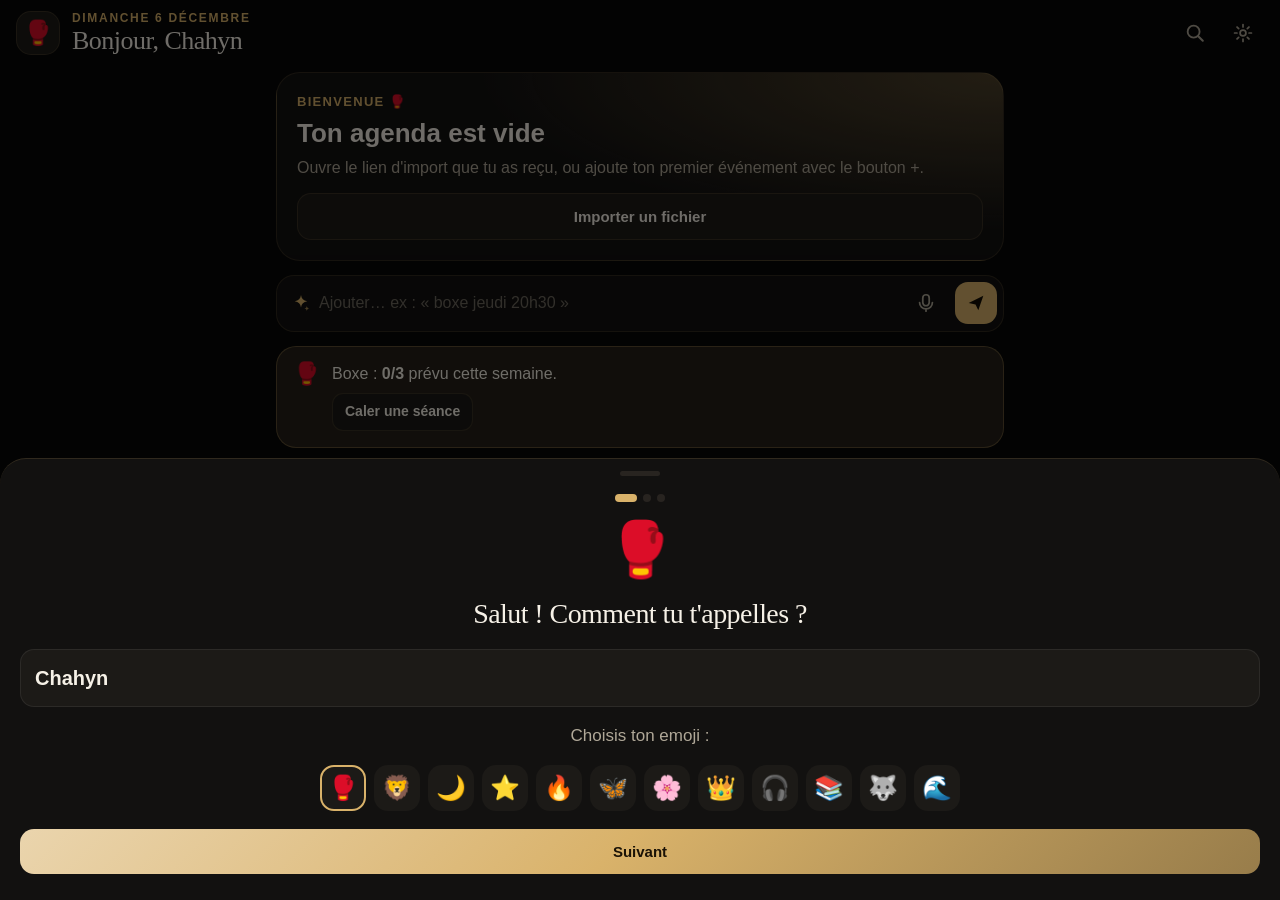
==== commit c7c81070: "Agenda : interface simplifiée, accueil guidé, Google en 1 clic - Accueil épuré par défaut (maintenan" ====
--- a/agenda/index.html
+++ b/agenda/index.html
@@ -48,19 +48,21 @@
 
 <div id="app">
   <header id="top">
+    <button id="btn-me" class="me-btn" aria-label="Mon profil"><span id="me-avatar">🥊</span></button>
     <div class="top-title">
       <div id="top-kicker" class="kicker"></div>
       <h1 id="top-h"></h1>
     </div>
     <button id="btn-search" class="icon-btn" aria-label="Rechercher"><svg><use href="#i-search"/></svg></button>
-    <button id="btn-sync" class="icon-btn" aria-label="Synchroniser Google Agenda"><svg><use href="#i-sync"/></svg></button>
+    <button id="btn-sync" class="icon-btn" aria-label="Synchroniser Google Agenda" hidden><svg><use href="#i-sync"/></svg></button>
     <button id="btn-settings" class="icon-btn" aria-label="Réglages"><svg><use href="#i-gear"/></svg></button>
   </header>
 
   <main id="main">
     <section id="v-today" class="view"></section>
     <section id="v-cal" class="view" hidden></section>
-    <section id="v-memo" class="view" hidden></section>
+    <section id="v-todo" class="view" hidden></section>
+    <section id="v-notes" class="view" hidden></section>
     <section id="v-me" class="view" hidden></section>
     <section id="v-ai" class="view" hidden></section>
   </main>
@@ -70,11 +72,11 @@
   <button id="fab" aria-label="Ajouter"><svg><use href="#i-plus"/></svg></button>
 
   <nav id="tabs">
-    <button data-tab="today" class="on"><svg><use href="#i-today"/></svg><span>Accueil</span></button>
-    <button data-tab="cal"><svg><use href="#i-cal"/></svg><span>Calendrier</span></button>
+    <button data-tab="today" class="on"><svg><use href="#i-today"/></svg><span>Aujourd'hui</span></button>
+    <button data-tab="cal"><svg><use href="#i-cal"/></svg><span>Agenda</span></button>
     <button data-tab="ai" class="tab-ai"><span class="ai-orb"><svg><use href="#i-spark"/></svg></span><span>Assistant</span></button>
-    <button data-tab="memo"><svg><use href="#i-memo"/></svg><span>Mémo</span></button>
-    <button data-tab="me"><svg><use href="#i-user"/></svg><span>Moi</span></button>
+    <button data-tab="todo"><svg><use href="#i-memo"/></svg><span>À faire</span></button>
+    <button data-tab="notes"><svg><use href="#i-note"/></svg><span>Notes</span></button>
   </nav>
 </div>
 
--- a/agenda/css/app.css
+++ b/agenda/css/app.css
@@ -447,3 +447,115 @@
 
 #ai-bar { position: fixed; left: 0; right: 0; bottom: calc(var(--tabs-h) + var(--safe-b)); padding: 8px 12px 10px; background: color-mix(in srgb, var(--bg) 92%, transparent); backdrop-filter: blur(14px); -webkit-backdrop-filter: blur(14px); z-index: 8; }
 #ai-bar .quick { margin: 0; }
+
+/* =====================================================================
+   v3 — simple, lisible, une chose à la fois
+   ===================================================================== */
+body { font-size: 17px; }
+.view { padding-top: 8px; }
+.card { padding: 18px; border-radius: 22px; margin-bottom: 16px; }
+.card h2 { font-size: 15px; letter-spacing: .04em; text-transform: none; color: var(--text); font-weight: 750; margin-bottom: 12px; }
+.card h2 .more { font-size: 15px; }
+.empty { font-size: 16px; padding: 8px 0; }
+.big-empty { text-align: center; padding: 40px 0; font-size: 18px; }
+.big-empty small { color: var(--dim); font-size: 14px; }
+.link-btn { display: block; width: 100%; text-align: center; color: var(--accent); font-weight: 650; font-size: 15px; padding: 14px 0 6px; }
+.link-btn.top { padding: 0 0 12px; text-align: left; }
+
+/* en-tête : avatar = accès à « Mon espace » */
+.me-btn { width: 44px; height: 44px; border-radius: 15px; background: var(--bg3); border: 1px solid var(--line); font-size: 24px; display: grid; place-items: center; flex: none; margin-right: 6px; }
+.me-btn.on { border-color: var(--accent); box-shadow: 0 0 0 2px color-mix(in srgb, var(--accent) 30%, transparent); }
+#top h1 { font-size: 26px; }
+
+/* bloc « maintenant / ensuite » */
+.hero { padding: 20px; }
+.hero .lbl { font-size: 13px; }
+.hero .ttl { font-size: 26px; margin: 6px 0 8px; }
+.hero-when { font-size: 18px; color: var(--muted); margin-bottom: 8px; }
+.hero-when b { color: var(--c, var(--accent)); font-weight: 800; }
+.hero .meta { display: flex; align-items: center; gap: 6px; font-size: 16px; margin-top: 4px; }
+.hero .meta svg { width: 18px; height: 18px; }
+.hero .meta.go, .line.go { color: var(--ok); font-weight: 650; }
+.hero .next2 { font-size: 16px; }
+
+/* liste du jour : grande et aérée */
+.tl { gap: 4px; }
+.tl-item { padding: 12px 6px; }
+.tl-time { width: 56px; font-size: 17px; }
+.tl-time small { font-size: 14px; }
+.tl-title { font-size: 18px; font-weight: 650; line-height: 1.3; }
+.tl-title .star { color: var(--accent); }
+.tl-sub { font-size: 15px; margin-top: 2px; display: block; }
+.free-gap { margin-left: 68px; font-size: 14px; padding: 6px 10px; }
+
+.brief { padding: 16px 18px; border-color: color-mix(in srgb, var(--l) 40%, transparent); }
+.brief .load { font-size: 17px; }
+.brief-txt { margin-top: 6px; font-size: 17px; }
+.insight { padding: 16px; border-radius: 20px; }
+.insight p { font-size: 16px; }
+
+.due { padding: 14px; border-radius: 18px; }
+.due .ttl { font-size: 17px; }
+.due .sub { font-size: 15px; }
+.due .jx { width: 56px; }
+.group-h { font-size: 15px; margin: 20px 4px 10px; }
+.seg { margin-bottom: 14px; }
+.seg button { padding: 11px 0; font-size: 15px; }
+.seg.small button { padding: 9px 0; font-size: 14px; }
+
+/* agenda */
+.cal-bar h2 { text-align: center; font-size: 20px; text-transform: none; }
+.month { gap: 4px; }
+.mc { min-height: 54px; align-items: center; padding: 6px 2px; border-radius: 12px; }
+.mc .dn { font-size: 16px; width: 30px; height: 30px; line-height: 30px; }
+.mc .dots { display: flex; gap: 3px; justify-content: center; min-height: 7px; }
+.mc .dots i { width: 7px; height: 7px; border-radius: 50%; }
+.mc.exam .dn { box-shadow: inset 0 0 0 2px var(--danger); }
+.mc.today .dn { box-shadow: none; }
+.lg-exam { width: 12px !important; height: 12px !important; border-radius: 50% !important; box-shadow: inset 0 0 0 2px var(--danger); background: none !important; }
+.lg-vac { background: color-mix(in srgb, #8b95a7 40%, var(--bg2)) !important; }
+.daylist-h { font-size: 18px; margin: 20px 4px 8px; text-transform: none; }
+.wr-ev { font-size: 16px; padding: 9px 10px; }
+.wr-day b { font-size: 26px; }
+
+/* fiches */
+.ev-detail .big { font-size: 26px; }
+.ev-detail .line { font-size: 17px; }
+.subj-link { display: flex; align-items: center; gap: 8px; width: 100%; padding: 12px 14px; margin: 6px 0; border-radius: 14px; background: color-mix(in srgb, var(--s) 14%, transparent); color: var(--s); font-weight: 700; font-size: 16px; }
+.subj-link span { margin-left: auto; }
+.gbtn-big { margin-top: 10px; text-decoration: none; color: var(--text); }
+.gbtn-big svg { width: 20px; height: 20px; }
+.gbtn { margin-left: 8px; font-size: 13px; font-weight: 750; color: #4285F4; text-decoration: none; white-space: nowrap; }
+.more-opts { margin-top: 16px; border-top: 1px solid var(--line2); padding-top: 4px; }
+.more-opts summary { list-style: none; cursor: pointer; padding: 12px 0; color: var(--accent); font-weight: 700; font-size: 16px; }
+.more-opts summary::-webkit-details-marker { display: none; }
+.more-opts summary::after { content: ' ▾'; }
+.more-opts[open] summary::after { content: ' ▴'; }
+.more-opts .menu-row { width: 100%; margin-bottom: 8px; }
+.chips.wrap { flex-wrap: wrap; }
+.big-input { width: 100%; font-size: 20px !important; font-weight: 650; padding: 14px !important; background: var(--bg3); border: 1px solid var(--line2); border-radius: 14px; outline: 0; }
+.set-sec { font-size: 14px; margin: 26px 0 10px; }
+.guide { font-size: 15px; line-height: 1.45; }
+#toast a { color: #4285F4; font-weight: 800; text-decoration: none; white-space: nowrap; }
+
+/* mon espace */
+.me-tabs { padding-bottom: 12px; }
+.me-tabs .chip { font-size: 15px; padding: 9px 14px; }
+.big-num { font-size: 34px; font-weight: 800; letter-spacing: -.03em; margin: 4px 0 12px; }
+.big-num span { font-size: 15px; color: var(--muted); font-weight: 600; letter-spacing: 0; }
+
+/* accueil guidé */
+.onboard { padding: 6px 2px 4px; text-align: center; }
+.onboard h2 { font-family: var(--serif); font-weight: 500; font-size: 28px; margin: 6px 0 16px; }
+.onboard .palettes, .onboard .seg { text-align: left; }
+.ob-emoji { font-size: 54px; margin-top: 4px; }
+.ob-dots { display: flex; justify-content: center; gap: 6px; margin-bottom: 10px; }
+.ob-dots i { width: 8px; height: 8px; border-radius: 4px; background: var(--bg4); }
+.ob-dots i.on { width: 22px; background: var(--accent); }
+.emoji-pick.center { justify-content: center; }
+.ob-opt { display: flex; align-items: center; gap: 12px; width: 100%; text-align: left; padding: 14px; margin-bottom: 8px; border-radius: 16px; background: var(--bg3); border: 2px solid transparent; font-size: 16px; font-weight: 600; }
+.ob-opt.on { border-color: var(--accent); background: color-mix(in srgb, var(--accent) 12%, var(--bg3)); }
+.ob-opt .box { width: 24px; height: 24px; border-radius: 8px; border: 2px solid var(--dim); display: grid; place-items: center; font-size: 14px; font-weight: 900; }
+.ob-opt.on .box { background: var(--accent); border-color: var(--accent); color: var(--on-accent); }
+.card h2 .more { margin-left: auto; }
+#sheet-wrap:not([hidden]) ~ #toast { top: calc(var(--safe-t) + 12px); bottom: auto; }
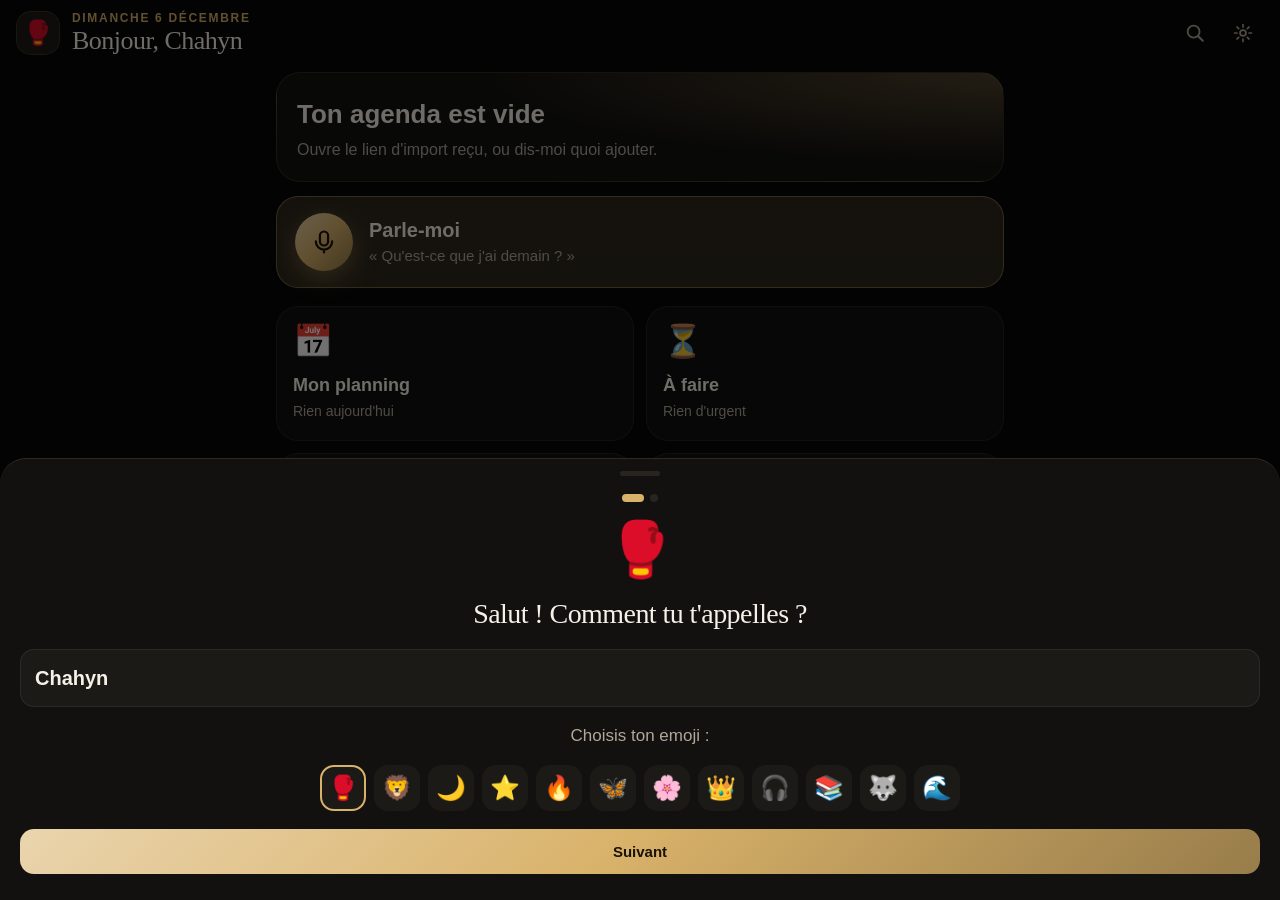
==== commit 11911bcd: "Agenda : accueil en gros boutons, mode vocal et rappels - Accueil réduit à l'essentiel : le prochain" ====
--- a/agenda/index.html
+++ b/agenda/index.html
@@ -48,7 +48,8 @@
 
 <div id="app">
   <header id="top">
-    <button id="btn-me" class="me-btn" aria-label="Mon profil"><span id="me-avatar">🥊</span></button>
+    <button id="btn-back" class="icon-btn back-btn" aria-label="Retour" hidden><svg><use href="#i-left"/></svg></button>
+    <button id="btn-me" class="me-btn" aria-label="Réglages"><span id="me-avatar">🥊</span></button>
     <div class="top-title">
       <div id="top-kicker" class="kicker"></div>
       <h1 id="top-h"></h1>
@@ -64,6 +65,7 @@
     <section id="v-todo" class="view" hidden></section>
     <section id="v-notes" class="view" hidden></section>
     <section id="v-me" class="view" hidden></section>
+    <section id="v-rem" class="view" hidden></section>
     <section id="v-ai" class="view" hidden></section>
   </main>
 
@@ -72,11 +74,9 @@
   <button id="fab" aria-label="Ajouter"><svg><use href="#i-plus"/></svg></button>
 
   <nav id="tabs">
-    <button data-tab="today" class="on"><svg><use href="#i-today"/></svg><span>Aujourd'hui</span></button>
-    <button data-tab="cal"><svg><use href="#i-cal"/></svg><span>Agenda</span></button>
-    <button data-tab="ai" class="tab-ai"><span class="ai-orb"><svg><use href="#i-spark"/></svg></span><span>Assistant</span></button>
-    <button data-tab="todo"><svg><use href="#i-memo"/></svg><span>À faire</span></button>
-    <button data-tab="notes"><svg><use href="#i-note"/></svg><span>Notes</span></button>
+    <button data-tab="today" class="on"><svg><use href="#i-today"/></svg><span>Accueil</span></button>
+    <button data-tab="voice" class="tab-ai"><span class="ai-orb"><svg><use href="#i-mic"/></svg></span><span>Parler</span></button>
+    <button data-tab="cal"><svg><use href="#i-cal"/></svg><span>Planning</span></button>
   </nav>
 </div>
 
@@ -84,6 +84,16 @@
   <div id="sheet-bg"></div>
   <div id="sheet" role="dialog" aria-modal="true"><div class="grab"></div><div id="sheet-body"></div></div>
 </div>
+<div id="voice" hidden>
+  <button id="voice-close" class="icon-btn" aria-label="Fermer"><svg><use href="#i-x"/></svg></button>
+  <div class="v-state" id="v-state">Je t'écoute…</div>
+  <button id="v-orb" class="v-orb" aria-label="Parler"><svg><use href="#i-mic"/></svg></button>
+  <div class="v-heard" id="v-heard"></div>
+  <div class="v-reply" id="v-reply"></div>
+  <div class="v-acts" id="v-acts"></div>
+  <div class="v-hints" id="v-hints"></div>
+  <form class="v-type" id="v-type"><input id="v-input" placeholder="…ou écris ici" autocomplete="off" enterkeyhint="send"><button aria-label="Envoyer"><svg><use href="#i-send"/></svg></button></form>
+</div>
 <div id="toast" hidden></div>
 <input type="file" id="file-in" accept=".json,.ics,application/json,text/calendar" hidden>
 
--- a/agenda/css/app.css
+++ b/agenda/css/app.css
@@ -559,3 +559,53 @@
 .ob-opt.on .box { background: var(--accent); border-color: var(--accent); color: var(--on-accent); }
 .card h2 .more { margin-left: auto; }
 #sheet-wrap:not([hidden]) ~ #toast { top: calc(var(--safe-t) + 12px); bottom: auto; }
+
+/* =====================================================================
+   v4 — accueil = menu de gros boutons, mode vocal
+   ===================================================================== */
+#tabs .tab-ai .ai-orb { width: 56px; height: 56px; margin-top: -24px; }
+#tabs .tab-ai .ai-orb svg { width: 26px; height: 26px; }
+.back-btn { margin-left: -8px; color: var(--text); }
+.next-card { display: flex; flex-direction: column; gap: 4px; width: 100%; text-align: left; padding: 18px 20px; border-radius: 22px; background: var(--bg2); border: 1px solid var(--line2); border-left: 5px solid var(--c, var(--accent)); margin-bottom: 14px; }
+.nc-lbl { font-size: 15px; font-weight: 700; color: var(--c, var(--accent)); }
+.nc-ttl { font-size: 23px; font-weight: 750; line-height: 1.2; }
+.nc-loc { font-size: 15px; color: var(--muted); }
+.talk { display: flex; align-items: center; gap: 16px; width: 100%; text-align: left; padding: 16px 18px; border-radius: 22px; margin-bottom: 18px; background: color-mix(in srgb, var(--accent) 14%, var(--bg2)); border: 1px solid color-mix(in srgb, var(--accent) 40%, transparent); }
+.talk b { display: block; font-size: 20px; }
+.talk small { color: var(--muted); font-size: 15px; }
+.talk-orb { width: 58px; height: 58px; border-radius: 50%; background: var(--grad); color: #1a1206; display: grid; place-items: center; flex: none; box-shadow: 0 8px 24px color-mix(in srgb, var(--accent) 35%, transparent); }
+.talk-orb svg { width: 28px; height: 28px; }
+.tiles { display: grid; grid-template-columns: 1fr 1fr; gap: 12px; }
+.tile { display: flex; flex-direction: column; align-items: flex-start; gap: 4px; text-align: left; padding: 18px 16px; min-height: 128px; border-radius: 22px; background: var(--bg2); border: 1px solid var(--line2); }
+.tile:active { transform: scale(.97); background: var(--bg3); }
+.tile .t-ic { font-size: 32px; line-height: 1; margin-bottom: auto; }
+.tile b { font-size: 18px; margin-top: 12px; }
+.tile small { font-size: 14px; color: var(--muted); }
+
+.rem { display: flex; align-items: center; gap: 12px; padding: 14px; border-radius: 18px; background: var(--bg2); border: 1px solid var(--line2); margin-bottom: 8px; }
+.rem b { display: block; font-size: 17px; }
+.rem small { color: var(--muted); font-size: 15px; }
+.rem.done { opacity: .5; }
+.rem .t-ic { font-size: 22px; }
+
+/* mode vocal plein écran */
+#voice { position: fixed; inset: 0; z-index: 70; background: radial-gradient(120% 80% at 50% 30%, color-mix(in srgb, var(--accent) 16%, var(--bg)) 0%, var(--bg) 70%); display: flex; flex-direction: column; align-items: center; padding: calc(var(--safe-t) + 20px) 22px calc(var(--safe-b) + 16px); overflow-y: auto; animation: fadein .25s; zoom: var(--z, 1); }
+#voice-close { position: absolute; top: calc(var(--safe-t) + 10px); right: 12px; color: var(--muted); }
+.v-state { margin-top: 30px; font-size: 18px; font-weight: 700; color: var(--accent); min-height: 26px; text-align: center; }
+.v-orb { width: 150px; height: 150px; border-radius: 50%; margin: 26px 0; background: var(--grad); color: #1a1206; display: grid; place-items: center; box-shadow: 0 20px 60px color-mix(in srgb, var(--accent) 40%, transparent); transition: transform .3s; flex: none; }
+.v-orb svg { width: 56px; height: 56px; }
+#voice[data-s=listen] .v-orb { animation: breathe 1.4s ease-in-out infinite; }
+#voice[data-s=think] .v-orb { animation: spin2 1.2s linear infinite; opacity: .8; }
+#voice[data-s=speak] .v-orb { animation: talkp .5s ease-in-out infinite alternate; }
+#voice[data-s=idle] .v-orb { opacity: .75; }
+@keyframes breathe { 50% { transform: scale(1.1); box-shadow: 0 0 0 22px color-mix(in srgb, var(--accent) 14%, transparent); } }
+@keyframes spin2 { to { transform: rotate(360deg); } }
+@keyframes talkp { to { transform: scale(1.05); } }
+.v-heard { font-size: 17px; color: var(--muted); text-align: center; min-height: 24px; font-style: italic; }
+.v-reply { font-size: 22px; font-weight: 600; line-height: 1.4; text-align: center; margin: 14px 0; white-space: pre-wrap; max-width: 520px; }
+.v-acts { width: 100%; max-width: 520px; display: flex; flex-direction: column; gap: 8px; }
+.act.undone { opacity: .45; text-decoration: line-through; }
+.v-hints { display: flex; flex-wrap: wrap; gap: 8px; justify-content: center; margin-top: 10px; max-width: 520px; }
+.v-type { margin-top: auto; width: 100%; max-width: 520px; display: flex; gap: 8px; padding-top: 18px; }
+.v-type input { flex: 1; min-width: 0; background: var(--bg2); border: 1px solid var(--line2); border-radius: 16px; padding: 14px; font-size: 16px; outline: 0; }
+.v-type button { width: 52px; border-radius: 16px; background: var(--bg3); display: grid; place-items: center; color: var(--accent); }
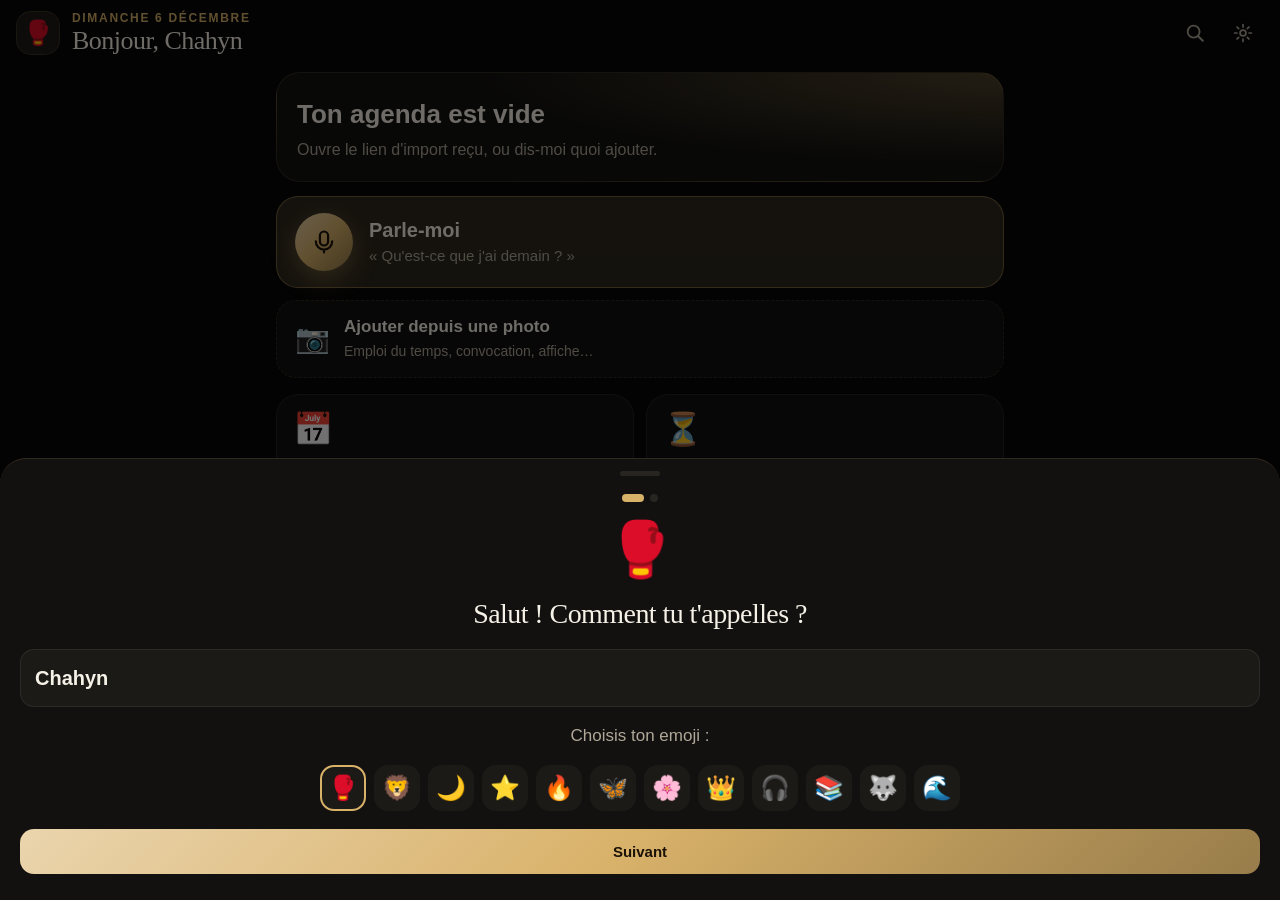
==== commit ce01629e: "Agenda : trous visibles, assistant bien plus malin, photo → agenda, réglages en tuiles - Journée à l" ====
--- a/agenda/index.html
+++ b/agenda/index.html
@@ -95,6 +95,7 @@
   <form class="v-type" id="v-type"><input id="v-input" placeholder="…ou écris ici" autocomplete="off" enterkeyhint="send"><button aria-label="Envoyer"><svg><use href="#i-send"/></svg></button></form>
 </div>
 <div id="toast" hidden></div>
+<input type="file" id="photo-in" accept="image/*" hidden>
 <input type="file" id="file-in" accept=".json,.ics,application/json,text/calendar" hidden>
 
 <script type="module" src="js/app.js"></script>
--- a/agenda/css/app.css
+++ b/agenda/css/app.css
@@ -609,3 +609,123 @@
 .v-type { margin-top: auto; width: 100%; max-width: 520px; display: flex; gap: 8px; padding-top: 18px; }
 .v-type input { flex: 1; min-width: 0; background: var(--bg2); border: 1px solid var(--line2); border-radius: 16px; padding: 14px; font-size: 16px; outline: 0; }
 .v-type button { width: 52px; border-radius: 16px; background: var(--bg3); display: grid; place-items: center; color: var(--accent); }
+
+/* =====================================================================
+   v5 — planning : barre des jours + journée en grand
+   ===================================================================== */
+.cal-top { display: flex; align-items: center; gap: 10px; margin-bottom: 12px; }
+.cal-top .seg { flex: 1; margin: 0; }
+.wstrip { display: flex; align-items: stretch; gap: 4px; margin-bottom: 18px; touch-action: pan-y; }
+.ws-nav { width: 30px; flex: none; display: grid; place-items: center; color: var(--muted); border-radius: 12px; }
+.ws-nav svg { width: 20px; height: 20px; }
+.ws-day { flex: 1; min-width: 0; display: flex; flex-direction: column; align-items: center; gap: 4px; padding: 10px 0 8px; border-radius: 16px; background: var(--bg2); border: 1px solid var(--line2); }
+.ws-day span { font-size: 12px; font-weight: 700; color: var(--muted); text-transform: uppercase; }
+.ws-day b { font-size: 20px; font-weight: 800; line-height: 1; }
+.ws-day.today b { color: var(--accent); }
+.ws-day.sel { background: var(--accent); border-color: var(--accent); }
+.ws-day.sel span, .ws-day.sel b { color: var(--on-accent); }
+.ws-dots { display: flex; gap: 3px; height: 6px; justify-content: center; }
+.ws-dots em { width: 6px; height: 6px; border-radius: 50%; background: var(--dim); }
+.ws-day.sel .ws-dots em { background: var(--on-accent) !important; }
+.mnav { display: flex; align-items: center; justify-content: space-between; margin-bottom: 8px; }
+.mnav b { font-size: 18px; }
+.month { margin-bottom: 18px; }
+.month .mc { border: 1px solid transparent; font: inherit; color: inherit; min-height: 50px; justify-content: center; gap: 4px; }
+.month .mc .dn { font-size: 16px; font-weight: 650; width: auto; height: auto; line-height: 1.2; box-shadow: none !important; }
+.month .mc.today .dn { color: var(--accent); background: none; font-weight: 800; }
+.month .mc.sel { background: var(--accent); }
+.month .mc.sel .dn { color: var(--on-accent); }
+.month .mc.sel .ws-dots em { background: var(--on-accent) !important; }
+.day-head { display: flex; align-items: flex-end; justify-content: space-between; gap: 10px; margin: 0 4px 10px; }
+.day-head b { display: block; font-size: 26px; font-weight: 800; letter-spacing: -.02em; }
+.day-head span { color: var(--muted); font-size: 15px; }
+.day-head .day-load { font-size: 14px; font-weight: 700; color: var(--l); background: color-mix(in srgb, var(--l) 14%, transparent); padding: 5px 10px; border-radius: 10px; white-space: nowrap; }
+.day-list { background: var(--bg2); border: 1px solid var(--line2); border-radius: 22px; padding: 8px 10px; min-height: 120px; touch-action: pan-y; }
+.day-list .empty { text-align: center; padding: 30px 0; }
+.day-list .empty small { color: var(--dim); }
+#fab { bottom: calc(var(--tabs-h) + var(--safe-b) + 28px); }
+
+/* v6 — journée en cartes colorées + semaine entière */
+.day-list { background: none; border: 0; padding: 0; display: flex; flex-direction: column; gap: 8px; }
+.day-list .empty { background: var(--bg2); border-radius: 18px; }
+.wr-ev { gap: 12px; align-items: flex-start; border-radius: 14px; border-left-width: 4px; background: color-mix(in srgb, var(--c) 18%, var(--bg2)); }
+.wr-ev b { display: flex; flex-direction: column; min-width: 50px; font-size: 16px; }
+.wr-ev b small { font-weight: 500; color: var(--muted); font-size: 13px; margin-top: 1px; }
+.wr-ev span { font-weight: 600; }
+.wr-ev span small { font-weight: 400; margin-top: 2px; }
+.wr-ev.now { box-shadow: 0 0 0 2px var(--c); }
+.day-list .wr-ev { padding: 13px 14px; font-size: 17px; }
+.day-list .wr-ev.allday { font-size: 15px; padding: 11px 14px; }
+.wr-gap { font-size: 14px; color: var(--ok); padding: 2px 0 2px 16px; border-left: 2px dashed color-mix(in srgb, var(--ok) 45%, transparent); margin-left: 24px; cursor: pointer; }
+.wrows .wr-ev { font-size: 15px; padding: 9px 10px; }
+.wrows .wr-ev b { min-width: 44px; font-size: 15px; }
+.wr-day em { font-style: normal; font-size: 11px; font-weight: 800; color: var(--accent); text-transform: uppercase; }
+.wrow { scroll-margin-top: 90px; }
+.cal-top .seg button { font-size: 14px; }
+
+/* v7 — trous et enchaînements visibles */
+.day-list { gap: 0; }
+.day-list > .wr-ev { margin: 0; }
+.day-list > .wr-ev.allday { margin-bottom: 8px; }
+.link { font-size: 13px; font-weight: 700; padding: 3px 0 3px 22px; margin-left: 26px; border-left: 2px solid var(--line2); display: flex; align-items: center; }
+.link.chain { color: var(--warn); border-left-color: var(--warn); height: 24px; }
+.link.pause { color: var(--muted); border-left-style: dotted; }
+.link.warn { color: var(--danger); border-left-color: var(--danger); height: 24px; }
+.hole { width: 100%; display: flex; flex-direction: column; justify-content: center; align-items: flex-start; gap: 2px; margin: 8px 0; padding: 0 16px; border-radius: 14px; border: 2px dashed color-mix(in srgb, var(--ok) 45%, transparent); background: repeating-linear-gradient(135deg, color-mix(in srgb, var(--ok) 7%, transparent) 0 10px, transparent 10px 20px); text-align: left; }
+.hole b { color: var(--ok); font-size: 16px; }
+.hole span { color: var(--muted); font-size: 14px; }
+.hole em { font-style: normal; color: var(--ok); font-size: 13px; font-weight: 700; opacity: .8; }
+.hb-wrap { margin: 0 2px 14px; }
+.hbar { position: relative; height: 14px; border-radius: 7px; background: var(--bg3); overflow: hidden; }
+.hbar i { position: absolute; top: 0; bottom: 0; border-radius: 3px; opacity: .9; }
+.hbar .hb-now { position: absolute; top: -2px; bottom: -2px; width: 2px; background: var(--danger); }
+.hb-ticks { position: relative; height: 16px; margin-top: 3px; }
+.hb-ticks span { position: absolute; transform: translateX(-50%); font-size: 11px; color: var(--dim); }
+.hb-ticks span:first-child { transform: none; }
+.hb-ticks span:last-child { transform: translateX(-100%); }
+.wr-list .hbar { height: 10px; margin-bottom: 4px; }
+
+/* v8 — réglages en tuiles, photo */
+.photo-btn { display: flex; align-items: center; gap: 14px; width: 100%; text-align: left; padding: 14px 18px; margin: -6px 0 16px; border-radius: 20px; background: var(--bg2); border: 1px dashed var(--line); }
+.photo-btn > span:first-child { font-size: 28px; }
+.photo-btn b { display: block; font-size: 17px; }
+.photo-btn small { color: var(--muted); font-size: 14px; }
+.set-me { display: flex; align-items: center; gap: 14px; padding: 12px; border-radius: 20px; background: var(--bg3); margin-bottom: 14px; cursor: pointer; }
+.set-me b { display: block; font-size: 20px; }
+.set-me small { color: var(--muted); }
+.set-tiles { display: grid; grid-template-columns: 1fr 1fr; gap: 10px; }
+.set-tile { display: flex; flex-direction: column; align-items: flex-start; gap: 3px; text-align: left; padding: 16px 14px; min-height: 112px; border-radius: 18px; background: var(--bg3); border: 1px solid var(--line2); }
+.set-tile .st-ic { font-size: 28px; line-height: 1; margin-bottom: auto; display: flex; }
+.set-tile .st-ic svg.g { width: 28px; height: 28px; }
+.set-tile b { font-size: 16px; margin-top: 10px; }
+.set-tile small { color: var(--muted); font-size: 13px; }
+.st-swatch { display: inline-block; width: 30px; height: 30px; border-radius: 50%; border: 5px solid; }
+.ok-badge { color: var(--ok); font-weight: 750; }
+.ob-emoji.center { text-align: center; }
+.palettes.big { gap: 10px; }
+.pal-prev { display: flex; flex-direction: column; gap: 6px; padding: 10px; border-radius: 18px; background: var(--pb); color: var(--pt); border: 3px solid transparent; text-align: left; }
+.pal-prev.on { border-color: var(--pa); }
+.pp-bar { height: 8px; width: 50%; border-radius: 4px; background: var(--pa); }
+.pp-card { display: flex; flex-direction: column; gap: 4px; padding: 8px; border-radius: 10px; background: var(--pb2); }
+.pp-card i { height: 6px; border-radius: 3px; background: var(--pt); opacity: .35; }
+.pp-card i:first-child { width: 70%; opacity: .7; }
+.pal-prev b { font-size: 14px; }
+.size-pick { display: grid; grid-template-columns: repeat(3, 1fr); gap: 8px; }
+.size-pick button { display: flex; flex-direction: column; align-items: center; gap: 4px; padding: 14px 4px; border-radius: 16px; background: var(--bg3); border: 2px solid transparent; }
+.size-pick button.on { border-color: var(--accent); }
+.size-pick span { font-weight: 800; }
+.size-pick small { color: var(--muted); font-size: 13px; }
+.ai-card { padding: 16px; border-radius: 18px; background: var(--bg3); border: 1px solid var(--line2); margin-bottom: 14px; }
+.ai-card.on { border-color: color-mix(in srgb, var(--ok) 40%, transparent); background: color-mix(in srgb, var(--ok) 8%, var(--bg3)); }
+.ai-card b { font-size: 17px; }
+.ai-card p { margin: 6px 0 0; color: var(--muted); font-size: 15px; }
+.steps { display: flex; flex-direction: column; gap: 10px; font-size: 15px; }
+.steps > div { display: flex; gap: 10px; align-items: flex-start; }
+.steps span { width: 26px; height: 26px; border-radius: 50%; background: var(--accent); color: var(--on-accent); display: grid; place-items: center; font-weight: 800; flex: none; font-size: 14px; }
+.photo-ev { display: flex; align-items: center; gap: 12px; width: 100%; text-align: left; padding: 12px; border-radius: 14px; background: var(--bg3); margin-bottom: 8px; }
+.photo-ev .box { width: 24px; height: 24px; border-radius: 7px; background: var(--ok); color: #04241b; display: grid; place-items: center; font-weight: 900; flex: none; }
+.photo-ev.off { opacity: .45; }
+.photo-ev.off .box { background: none; border: 2px solid var(--dim); }
+.photo-ev b { display: block; }
+.photo-ev small { color: var(--muted); font-size: 13px; }
+.small-orb { width: 90px; height: 90px; animation: breathe 1.4s ease-in-out infinite; }
